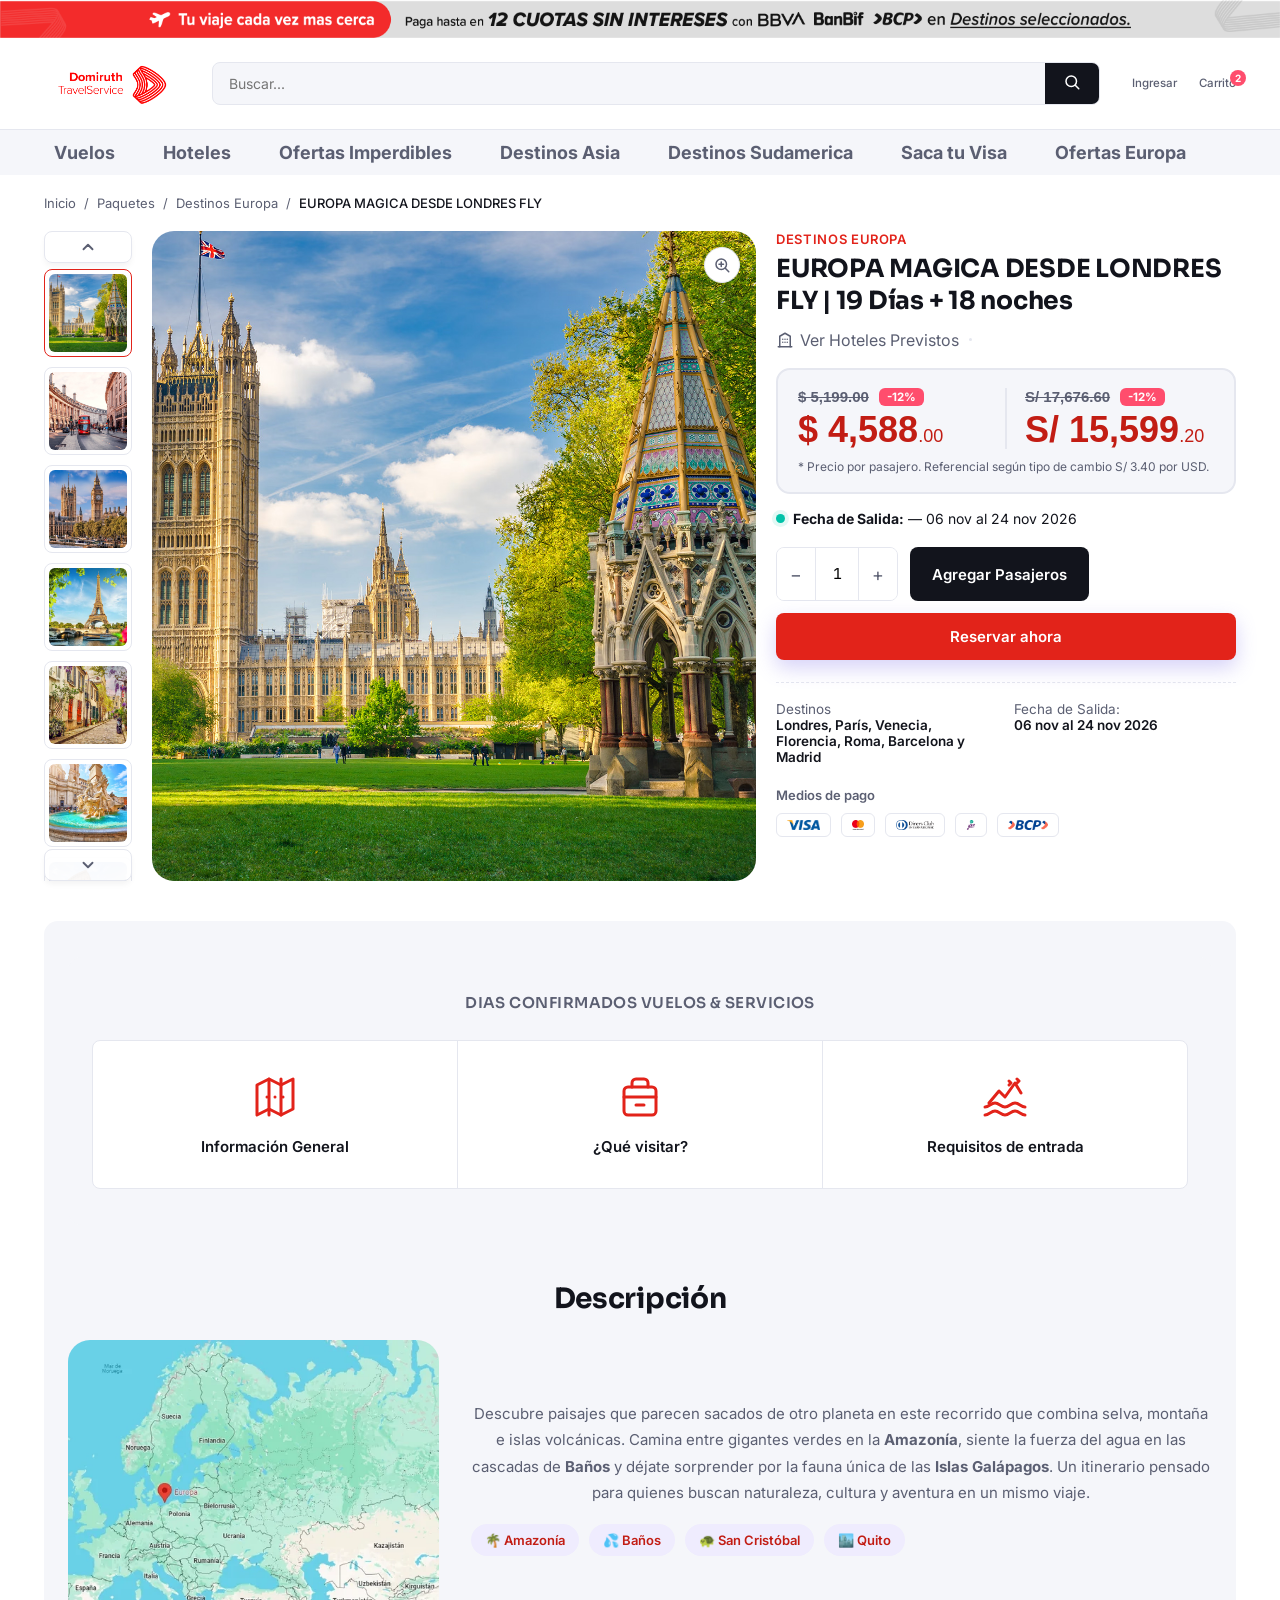
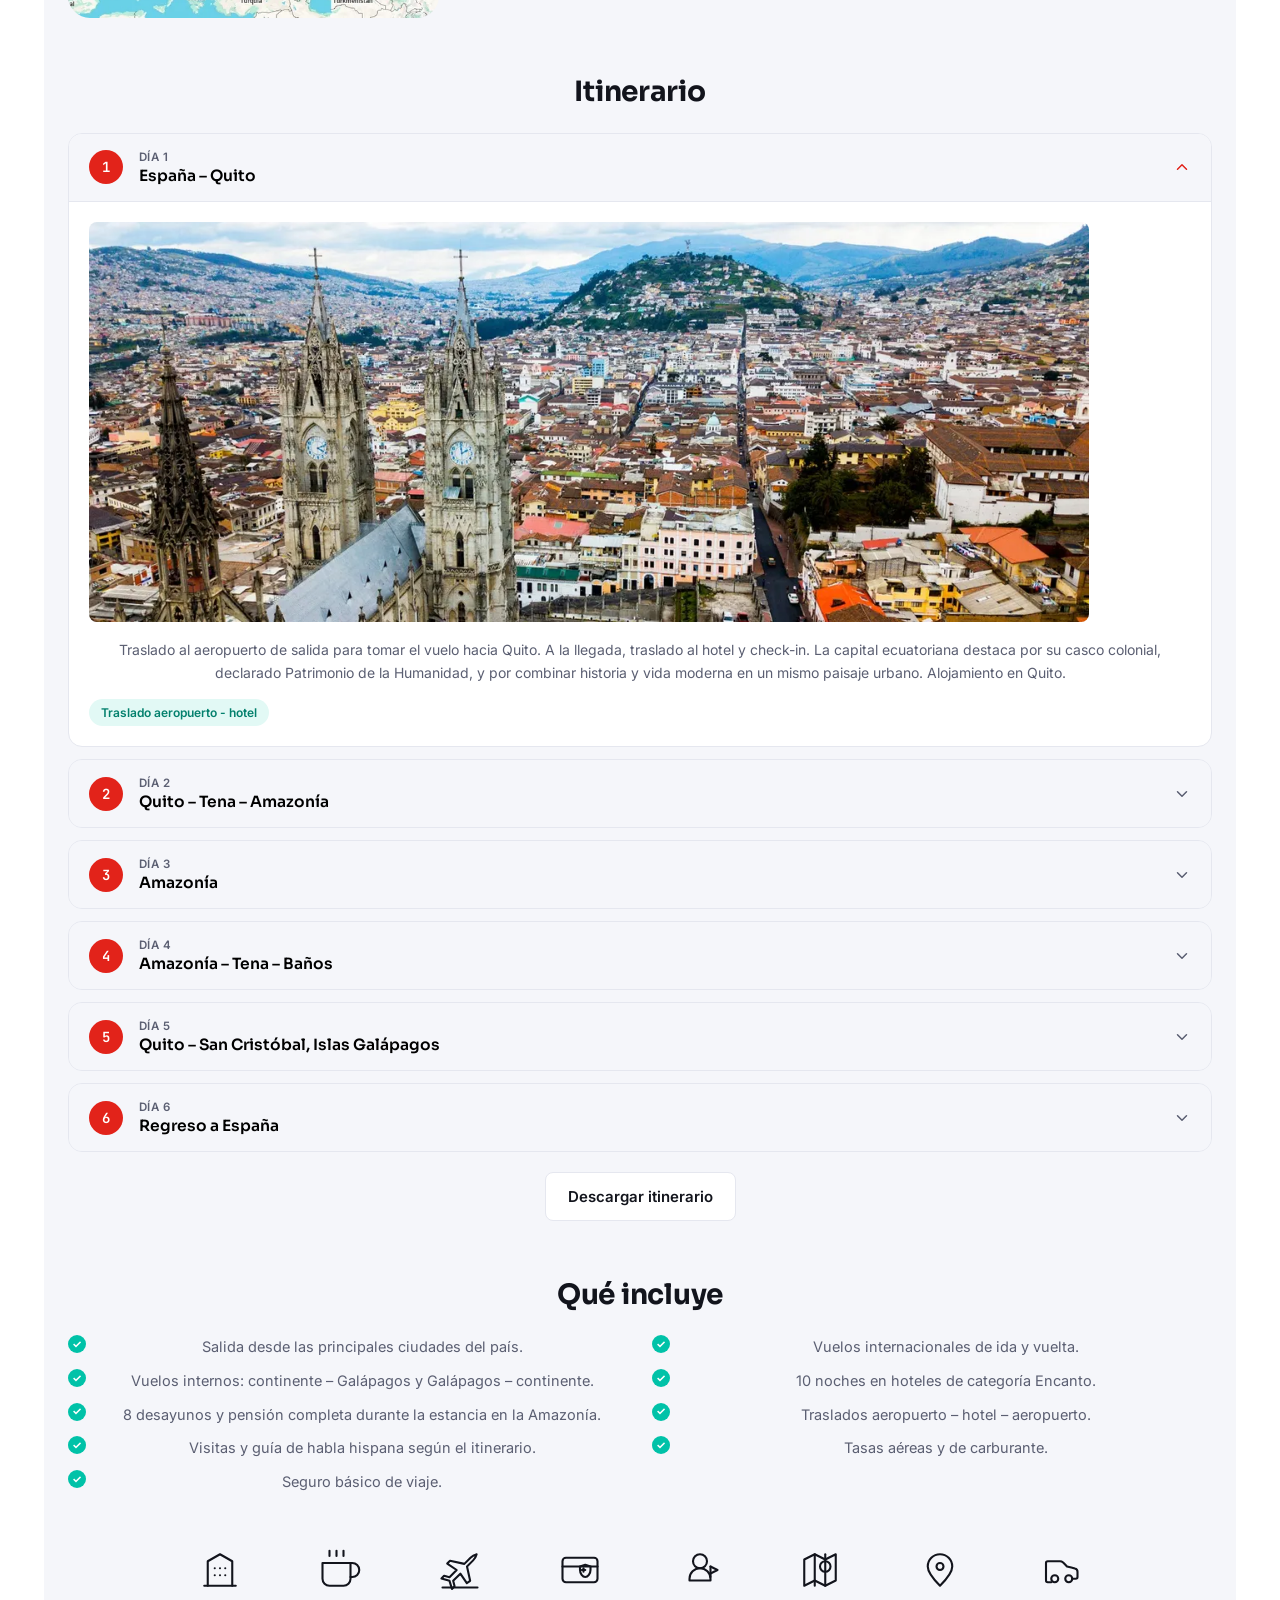
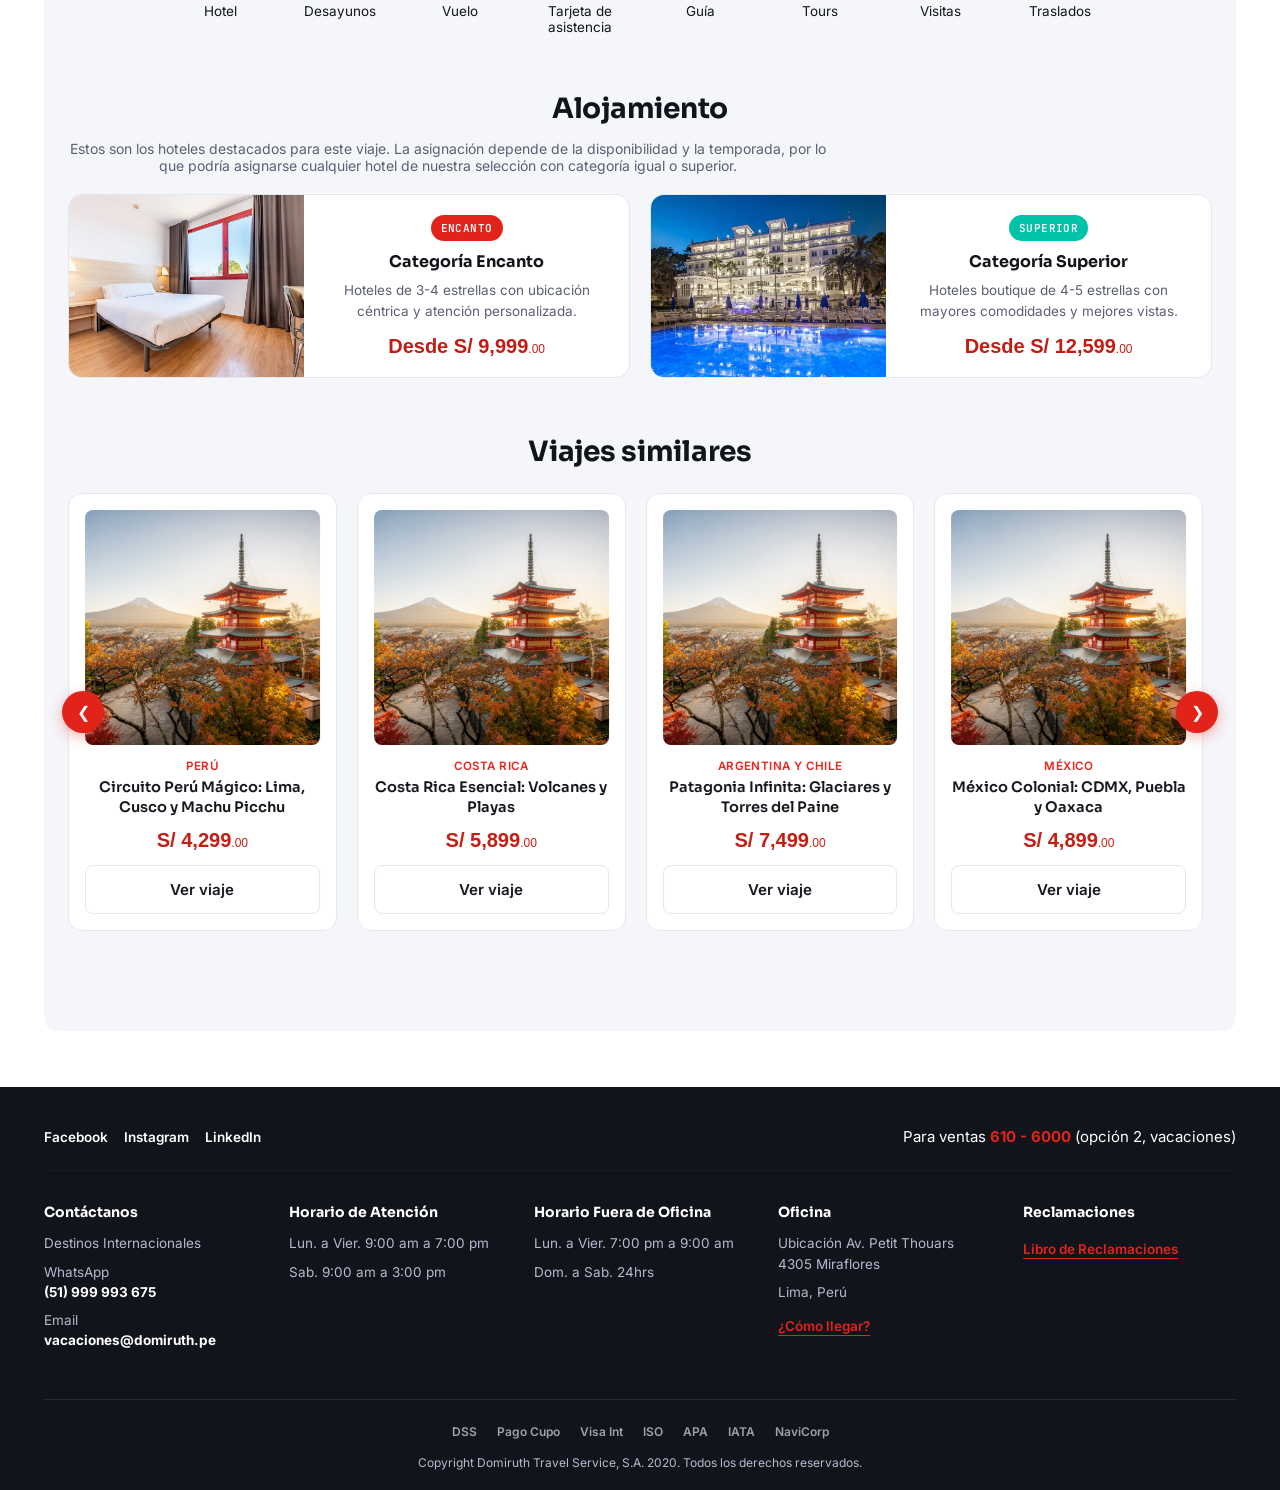
==== index.html @ 0b95fb02 "Primer commit" ====
<!DOCTYPE html>
<html lang="es">
<head>
<meta charset="UTF-8">
<meta name="viewport" content="width=device-width, initial-scale=1.0">
<title>EUROPA MAGICA DESDE LONDRES | Domiruth Travel Service</title>
<link rel="preconnect" href="https://fonts.googleapis.com">
<link href="https://fonts.googleapis.com/css2?family=Sora:wght@400;600;700;800&family=Inter:wght@400;500;600&family=JetBrains+Mono:wght@400;500;600&display=swap" rel="stylesheet">
<link rel="stylesheet" href="styles.css">
</head>
<body>

<!-- ============ HEADER ============ -->
<header class="site-header">
  <a href="#" class="header-top-banner">
    <img src="img/discount-package.png" class="banner-desktop" alt="Banner promo escritorio">
    <img src="img/barramovil.jpg" class="banner-mobile" alt="Banner promo móvil">
  </a>

  <div class="header-main">
    <div class="container header-main__inner">
      <a href="https://vacation.domiruth.com/" class="logo">
        <img src="img/LOGOS-01.png" alt="Logo">
      </a>
      <div class="search-bar">
        <input type="text" placeholder="Buscar...">
        <button aria-label="Buscar"><svg width="18" height="18" viewBox="0 0 24 24" fill="none"><circle cx="11" cy="11" r="7" stroke="currentColor" stroke-width="2"/><path d="M21 21l-4.3-4.3" stroke="currentColor" stroke-width="2" stroke-linecap="round"/></svg></button>
      </div>
      <button class="mobile-menu-btn" id="mobileMenuBtn"><span></span><span></span><span></span></button>
      <div class="header-actions show-desktop">
        <a href="#" class="header-icon">Ingresar</a>
        <a href="#" class="header-icon header-icon--cart">Carrito<span class="cart-count">2</span></a>
      </div>
    </div>
  </div>

  <nav class="main-nav" id="mainNav">
    <div class="container main-nav__inner">
      <div class="mobile-only mobile-user-actions">
         <a href="#">Ingresar</a>
         <a href="#">Carrito (2)</a>
      </div>
      <a href="#" class="nav-btn">Vuelos</a>
      <a href="#" class="nav-btn">Hoteles</a>
      <a href="#" class="nav-btn">Ofertas Imperdibles</a>
      <a href="#" class="nav-btn">Destinos Asia</a>
      <a href="#" class="nav-btn">Destinos Sudamerica</a>
      <a href="#" class="nav-btn">Saca tu Visa</a>
      <a href="#" class="nav-btn nav-highlight">Ofertas Europa</a>
    </div>
  </nav>
</header>

<main class="container">

  <!-- ============ BREADCRUMB ============ -->
  <nav class="breadcrumb" aria-label="Ruta de navegación">
    <a href="#">Inicio</a>
    <span>/</span>
    <a href="#">Paquetes</a>
    <span>/</span>
    <a href="#">Destinos Europa</a>
    <span>/</span>
    <span class="breadcrumb__current">EUROPA MAGICA DESDE LONDRES FLY</span>
  </nav>

  <!-- ============ PRODUCTO PRINCIPAL ============ -->
  <section class="product">

    <!-- Galería -->
    <div class="product__gallery">
      <div class="gallery-thumbs-wrapper">
        <button class="thumb-nav thumb-nav--up" aria-label="Subir" id="thumbNavUp">
          <svg viewBox="0 0 24 24" fill="none" stroke="currentColor" stroke-width="2.5" stroke-linecap="round" stroke-linejoin="round"><polyline points="18 15 12 9 6 15"></polyline></svg>
        </button>
        
        <div class="gallery-thumbs" id="galleryThumbs">
          <button class="thumb is-active" data-img="img/producto-1.jpg">
            <img src="img/PAQUETE/Londres2.jpg" alt="Vista frontal">
          </button>
          <button class="thumb" data-img="img/producto-2.jpg">
            <img src="img/PAQUETE/Londres.jpg" alt="Vista lateral">
          </button>
          <button class="thumb" data-img="img/producto-3.jpg">
            <img src="img/PAQUETE/Londres3.jpg" alt="Conectores">
          </button>
          <button class="thumb" data-img="img/producto-4.jpg">
            <img src="img/PAQUETE/paris.jpg" alt="Iluminación RGB">
          </button>
          <button class="thumb" data-img="img/producto-5.jpg">
            <img src="img/PAQUETE/paris2.jpg" alt="Caja del producto">
          </button>
          <button class="thumb" data-img="img/producto-5.jpg">
            <img src="img/PAQUETE/roma.jpg" alt="Caja del producto">
          </button>
          <button class="thumb" data-img="img/producto-5.jpg">
            <img src="img/PAQUETE/roma2.jpg" alt="Caja del producto">
          </button>
          <button class="thumb" data-img="img/producto-5.jpg">
            <img src="img/PAQUETE/venecia-2.jpg" alt="Caja del producto">
          </button>
          <button class="thumb" data-img="img/producto-5.jpg">
            <img src="img/PAQUETE/venecia.jpg" alt="Caja del producto">
          </button>
        </div>

        <button class="thumb-nav thumb-nav--down" aria-label="Bajar" id="thumbNavDown">
          <svg viewBox="0 0 24 24" fill="none" stroke="currentColor" stroke-width="2.5" stroke-linecap="round" stroke-linejoin="round"><polyline points="6 9 12 15 18 9"></polyline></svg>
        </button>
      </div>

      <div class="gallery-main">
        <button class="gallery-zoom" aria-label="Ampliar imagen">
          <svg width="18" height="18" viewBox="0 0 24 24" fill="none"><circle cx="11" cy="11" r="7" stroke="currentColor" stroke-width="2"/><path d="M21 21l-4.3-4.3M11 8v6M8 11h6" stroke="currentColor" stroke-width="2" stroke-linecap="round"/></svg>
        </button>
        <img id="galleryMainImg" src="img/PAQUETE/Londres2.jpg" alt="Londres">
      </div>
    </div>

    <!-- Info del producto -->
    <div class="product__info">
      <p class="product__brand">DESTINOS EUROPA</p>
      <h1 class="product__title">EUROPA MAGICA DESDE LONDRES FLY | 19 Días + 18 noches</h1>

      <div class="product__meta">
  <a href="#reviews" class="product__reviews-link">
    <svg width="18" height="18" viewBox="0 0 24 24" fill="none" stroke="currentColor" stroke-width="2" stroke-linecap="round" stroke-linejoin="round" style="vertical-align: middle; margin-right: 6px;">
      <path d="M3 21h18"></path>
      <path d="M5 21V7l7-4 7 4v14"></path>
      <path d="M9 11v.01"></path>
      <path d="M15 11v.01"></path>
      <path d="M12 11v.01"></path>
      <path d="M9 15v.01"></path>
      <path d="M15 15v.01"></path>
      <path d="M12 15v.01"></path>
    </svg>
    Ver Hoteles Previstos
  </a>
  <span class="divider-dot"></span>
</div>

      <div class="price-box" id="priceBox" data-price-usd="4588" data-price-old-usd="5199" data-exchange-rate="3.40">
        <div class="price-box__cols">
          <div class="price-box__col">
            <div class="price-box__row">
              <span class="price-old" id="priceOldUSD">$ 5199.00</span>
              <span class="price-badge">-12%</span>
            </div>
            <div class="price-now">$ <span id="priceUSD">4,588</span><small id="priceUSDCents">.00</small></div>
          </div>
          <div class="price-box__col price-box__col--pen">
            <div class="price-box__row">
              <span class="price-old" id="priceOldPEN">S/ 17,676.60</span>
              <span class="price-badge">-12%</span>
            </div>
            <div class="price-now">S/ <span id="pricePEN">15,599</span><small id="pricePENCents">.20</small></div>
          </div>
        </div>
        <p class="price-box__note">* Precio por pasajero. Referencial según tipo de cambio S/ <span id="exchangeRateLabel">3.40</span> por USD.</p>
      </div>

      <div class="stock-row">
        <span class="stock-dot"></span>
        <span class="stock-text"><strong>Fecha de Salida:</strong> — 06 nov al 24 nov 2026</span>
      </div>

      <div class="qty-buy-row">
        <div class="qty-selector">
          <button type="button" id="qtyMinus" aria-label="Disminuir cantidad">−</button>
          <input type="number" id="qtyInput" value="1" min="1" max="10" aria-label="Cantidad">
          <button type="button" id="qtyPlus" aria-label="Aumentar cantidad">+</button>
        </div>
        <button class="btn btn--primary" id="addToCartBtn">Agregar Pasajeros</button>
      </div>
      <button class="btn btn--secondary btn--full">Reservar ahora</button>

      <ul class="quick-specs">
        <li><span>Destinos</span><strong>Londres, París, Venecia, Florencia, Roma, Barcelona y Madrid</strong></li>
        <li><span>Fecha de Salida:</span><strong>06 nov al 24 nov 2026</strong></li>
      </ul>

      <div class="payment-methods">
        <p>Medios de pago</p>
        <div class="payment-icons">
          <!-- Reemplaza por tus propios íconos: img/pago-visa.png, img/pago-mastercard.png, etc. -->
          <img src="img/visa.png" alt="Visa">
          <img src="img/master.webp" alt="Mastercard">
          <img src="img/diners.png" alt="Diners Club">
          <img src="img/yape.png" alt="Yape">
          <img src="img/bcp.webp" alt="Transferencia bancaria">
        </div>
      </div>
    </div>
  </section>



  <section class="servicios-confirmados">

  <!-- ============ SERVICIOS CONFIRMADOS ============ -->
  <section class="servicios-confirmados">
    <h2 class="servicios-title">DIAS CONFIRMADOS VUELOS & SERVICIOS</h2>
    <div class="servicios-box">
      
      <a href="#info-general" class="servicio-item">
        <svg viewBox="0 0 24 24" fill="none" stroke="currentColor" stroke-width="1.5" stroke-linecap="round" stroke-linejoin="round">
          <polygon points="3 6 9 3 15 6 21 3 21 18 15 21 9 18 3 21"></polygon>
          <line x1="9" y1="3" x2="9" y2="21"></line>
          <line x1="15" y1="3" x2="15" y2="21"></line>
          <!-- Puntos de ruta -->
          <path d="M8 12h.01M12 12h.01M16 12h.01"></path>
        </svg>
        <span>Información General</span>
      </a>

      <a href="#que-visitar" class="servicio-item">
        <svg viewBox="0 0 24 24" fill="none" stroke="currentColor" stroke-width="1.5" stroke-linecap="round" stroke-linejoin="round">
          <rect x="4" y="7" width="16" height="14" rx="2" ry="2"></rect>
          <path d="M8 7V5a2 2 0 0 1 2-2h4a2 2 0 0 1 2 2v2"></path>
          <line x1="4" y1="12" x2="20" y2="12"></line>
          <path d="M10 16h4"></path>
        </svg>
        <span>¿Qué visitar?</span>
      </a>

      <a href="#requisitos" class="servicio-item">
        <svg viewBox="0 0 24 24" fill="none" stroke="currentColor" stroke-width="1.5" stroke-linecap="round" stroke-linejoin="round">
          <path d="M22 17c-2 0-3-2-5-2s-3 2-5 2-3-2-5-2-3 2-5 2"></path>
          <path d="M22 21c-2 0-3-2-5-2s-3 2-5 2-3-2-5-2-3 2-5 2"></path>
          <path d="M4 15l5-6 3 3 5-7 3 5"></path>
          <path d="M14 4l1 1-1 1"></path>
          <path d="M18 3l1 1-1 1"></path>
        </svg>
        <span>Requisitos de entrada</span>
      </a>

    </div>
  </section>

  <!-- ============ DESCRIPCIÓN ============ -->
  <section class="descripcion" id="descripcion">

  <!-- ============ DESCRIPCIÓN ============ -->
  <section class="descripcion" id="descripcion">
    <h2 class="section-title">Descripción</h2>
    <div class="descripcion__layout">
      <div class="descripcion__map">
        <img src="img/europa.webp" alt="Mapa de la ruta del viaje" onerror="this.style.display='none'">
      </div>
      <div class="descripcion__content">
        <p>Descubre paisajes que parecen sacados de otro planeta en este recorrido que combina selva, montaña
        e islas volcánicas. Camina entre gigantes verdes en la <strong>Amazonía</strong>, siente la fuerza del
        agua en las cascadas de <strong>Baños</strong> y déjate sorprender por la fauna única de las
        <strong>Islas Galápagos</strong>. Un itinerario pensado para quienes buscan naturaleza, cultura y
        aventura en un mismo viaje.</p>
        <div class="destacados-row">
          <span class="destacado-chip">🌴 Amazonía</span>
          <span class="destacado-chip">💦 Baños</span>
          <span class="destacado-chip">🐢 San Cristóbal</span>
          <span class="destacado-chip">🏙️ Quito</span>
        </div>
      </div>
    </div>
  </section>

  <!-- ============ ITINERARIO ============ -->
  <section class="itinerario" id="itinerario">
    <h2 class="section-title">Itinerario</h2>
    <div class="itinerary-list" id="itineraryList">

      <div class="itinerary-day is-open">
        <button class="itinerary-day__header" type="button" data-day-toggle>
          <span class="itinerary-day__num">1</span>
          <span class="itinerary-day__heading">
            <span class="itinerary-day__label">Día 1</span>
            <span class="itinerary-day__title">España – Quito</span>
          </span>
          <svg class="itinerary-day__chevron" width="18" height="18" viewBox="0 0 24 24" fill="none"><path d="M6 9l6 6 6-6" stroke="currentColor" stroke-width="2" stroke-linecap="round" stroke-linejoin="round"/></svg>
        </button>
        <div class="itinerary-day__body">
          <img src="img/dia1.webp" alt="Llegada a Quito" onerror="this.style.display='none'">
          <p>Traslado al aeropuerto de salida para tomar el vuelo hacia Quito. A la llegada, traslado al hotel
          y check-in. La capital ecuatoriana destaca por su casco colonial, declarado Patrimonio de la
          Humanidad, y por combinar historia y vida moderna en un mismo paisaje urbano. Alojamiento en Quito.</p>
          <div class="itinerary-day__activities">
            <span class="activity-tag activity-tag--included">Traslado aeropuerto - hotel</span>
          </div>
        </div>
      </div>

      <div class="itinerary-day">
        <button class="itinerary-day__header" type="button" data-day-toggle>
          <span class="itinerary-day__num">2</span>
          <span class="itinerary-day__heading">
            <span class="itinerary-day__label">Día 2</span>
            <span class="itinerary-day__title">Quito – Tena – Amazonía</span>
          </span>
          <svg class="itinerary-day__chevron" width="18" height="18" viewBox="0 0 24 24" fill="none"><path d="M6 9l6 6 6-6" stroke="currentColor" stroke-width="2" stroke-linecap="round" stroke-linejoin="round"/></svg>
        </button>
        <div class="itinerary-day__body">
          <img src="img/dia2.jpg" alt="Camino hacia la Amazonía" onerror="this.style.display='none'">
          <p>Recorrido matutino por el centro histórico de Quito y sus mercados tradicionales. Luego viajamos
          desde los Andes hacia el oriente, descendiendo hasta el lodge en plena selva, donde cerramos el día
          con una caminata nocturna guiada para descubrir la vida silvestre del Amazonas tras el anochecer.</p>
          <div class="itinerary-day__activities">
            <span class="activity-tag activity-tag--included">Visita a la ciudad de Quito · 2h</span>
            <span class="activity-tag activity-tag--included">Paseo nocturno en Tena · 1h</span>
          </div>
        </div>
      </div>

      <div class="itinerary-day">
        <button class="itinerary-day__header" type="button" data-day-toggle>
          <span class="itinerary-day__num">3</span>
          <span class="itinerary-day__heading">
            <span class="itinerary-day__label">Día 3</span>
            <span class="itinerary-day__title">Amazonía</span>
          </span>
          <svg class="itinerary-day__chevron" width="18" height="18" viewBox="0 0 24 24" fill="none"><path d="M6 9l6 6 6-6" stroke="currentColor" stroke-width="2" stroke-linecap="round" stroke-linejoin="round"/></svg>
        </button>
        <div class="itinerary-day__body">
          <img src="img/itinerario-dia3.jpg" alt="Caminata en la selva" onerror="this.style.display='none'">
          <p>Caminata guiada por el bosque secundario para observar de cerca la biodiversidad amazónica: monos,
          aves, ranas y, con suerte, algún felino salvaje. Tarde libre en el lodge para descansar entre la
          vegetación. Pensión completa incluida durante la estancia en la selva.</p>
          <div class="itinerary-day__activities">
            <span class="activity-tag activity-tag--included">Caminata por la selva amazónica · 2h</span>
          </div>
        </div>
      </div>

      <div class="itinerary-day">
        <button class="itinerary-day__header" type="button" data-day-toggle>
          <span class="itinerary-day__num">4</span>
          <span class="itinerary-day__heading">
            <span class="itinerary-day__label">Día 4</span>
            <span class="itinerary-day__title">Amazonía – Tena – Baños</span>
          </span>
          <svg class="itinerary-day__chevron" width="18" height="18" viewBox="0 0 24 24" fill="none"><path d="M6 9l6 6 6-6" stroke="currentColor" stroke-width="2" stroke-linecap="round" stroke-linejoin="round"/></svg>
        </button>
        <div class="itinerary-day__body">
          <img src="img/itinerario-dia4.jpg" alt="Cascada Pailón del Diablo" onerror="this.style.display='none'">
          <p>Ruta hacia Baños con parada en la impresionante cascada Pailón del Diablo, a la que se llega tras
          una corta caminata hasta un puente colgante con vista panorámica. Al llegar a Baños, degustación de
          los dulces tradicionales de caña de la zona.</p>
          <div class="itinerary-day__activities">
            <span class="activity-tag activity-tag--included">Cascada Pailón del Diablo · 1h</span>
            <span class="activity-tag activity-tag--included">Degustación de melcochas · 30m</span>
            <span class="activity-tag activity-tag--optional">Experiencia de bienestar con cena · 3h</span>
          </div>
        </div>
      </div>

      <div class="itinerary-day">
        <button class="itinerary-day__header" type="button" data-day-toggle>
          <span class="itinerary-day__num">5</span>
          <span class="itinerary-day__heading">
            <span class="itinerary-day__label">Día 5</span>
            <span class="itinerary-day__title">Quito – San Cristóbal, Islas Galápagos</span>
          </span>
          <svg class="itinerary-day__chevron" width="18" height="18" viewBox="0 0 24 24" fill="none"><path d="M6 9l6 6 6-6" stroke="currentColor" stroke-width="2" stroke-linecap="round" stroke-linejoin="round"/></svg>
        </button>
        <div class="itinerary-day__body">
          <img src="img/dia2.jpg" alt="Llegada a Galápagos" onerror="this.style.display='none'">
          <p>Vuelo hacia las Islas Galápagos. Por la tarde, recorrido a pie por Puerto Baquerizo Moreno para
          conocer sus principales atractivos, con la opción de sumarte a un tour opcional en kayak por la
          costa volcánica de la isla.</p>
          <div class="itinerary-day__activities">
            <span class="activity-tag activity-tag--included">Recorrido a pie por San Cristóbal · 1h</span>
            <span class="activity-tag activity-tag--optional">Experiencia de kayak · 1h 30m</span>
          </div>
        </div>
      </div>

      <div class="itinerary-day">
        <button class="itinerary-day__header" type="button" data-day-toggle>
          <span class="itinerary-day__num">6</span>
          <span class="itinerary-day__heading">
            <span class="itinerary-day__label">Día 6</span>
            <span class="itinerary-day__title">Regreso a España</span>
          </span>
          <svg class="itinerary-day__chevron" width="18" height="18" viewBox="0 0 24 24" fill="none"><path d="M6 9l6 6 6-6" stroke="currentColor" stroke-width="2" stroke-linecap="round" stroke-linejoin="round"/></svg>
        </button>
        <div class="itinerary-day__body">
          <img src="img/dia2.jpg" alt="Fin del viaje" onerror="this.style.display='none'">
          <p>Llegada a la ciudad de origen y fin del viaje.</p>
        </div>
      </div>

    </div>
    <button class="btn btn--outline itinerario__download" type="button">Descargar itinerario</button>
  </section>

  <!-- ============ QUÉ INCLUYE ============ -->
  <section class="incluye" id="incluye">
    <h2 class="section-title">Qué incluye</h2>
    <ul class="incluye-list">
      <li>Salida desde las principales ciudades del país.</li>
      <li>Vuelos internacionales de ida y vuelta.</li>
      <li>Vuelos internos: continente – Galápagos y Galápagos – continente.</li>
      <li>10 noches en hoteles de categoría Encanto.</li>
      <li>8 desayunos y pensión completa durante la estancia en la Amazonía.</li>
      <li>Traslados aeropuerto – hotel – aeropuerto.</li>
      <li>Visitas y guía de habla hispana según el itinerario.</li>
      <li>Tasas aéreas y de carburante.</li>
      <li>Seguro básico de viaje.</li>
    </ul>
  </section>
  
  <section class="iconos-incluidos">
    <div class="iconos-incluidos__grid">
      
      <div class="icono-item">
        <svg viewBox="0 0 24 24" fill="none" stroke="currentColor" stroke-linecap="round" stroke-linejoin="round">
          <path d="M3 21h18"></path><path d="M5 21V7l7-4 7 4v14"></path><path d="M9 11v.01"></path><path d="M15 11v.01"></path><path d="M12 11v.01"></path><path d="M9 15v.01"></path><path d="M15 15v.01"></path><path d="M12 15v.01"></path>
        </svg>
        <span>Hotel</span>
      </div>

      <div class="icono-item">
        <svg viewBox="0 0 24 24" fill="none" stroke="currentColor" stroke-linecap="round" stroke-linejoin="round">
          <path d="M18 8h1a4 4 0 0 1 0 8h-1"></path><path d="M2 8h16v9a4 4 0 0 1-4 4H6a4 4 0 0 1-4-4V8z"></path><line x1="6" y1="1" x2="6" y2="4"></line><line x1="10" y1="1" x2="10" y2="4"></line><line x1="14" y1="1" x2="14" y2="4"></line>
        </svg>
        <span>Desayunos</span>
      </div>

      <div class="icono-item">
        <svg viewBox="0 0 24 24" fill="none" stroke="currentColor" stroke-linecap="round" stroke-linejoin="round">
          <path d="M22 22H2"></path><path d="M17.8 18.2 16 10l3.5-3.5C21 5 21.5 3 21.5 3c0 0-2 .5-3.5 2L14.5 8.5 6.3 6.7l-1.6 1.6 5.4 3.7-4.1 4.1-3.1-.8-1.5 1.5 4.6 1.4 1.4 4.6 1.5-1.5-.8-3.1 4.1-4.1 3.7 5.4z"></path>
        </svg>
        <span>Vuelo</span>
      </div>

      <div class="icono-item">
        <svg viewBox="0 0 24 24" fill="none" stroke="currentColor" stroke-linecap="round" stroke-linejoin="round">
          <rect x="2" y="5" width="20" height="14" rx="2"></rect><path d="M2 10h20"></path><path d="M12 12c0 2 1.5 4 3 4s3-2 3-4v-2l-3-1-3 1v2z"></path><path d="M14 11v2"></path><path d="M13 12h2"></path>
        </svg>
        <span>Tarjeta de<br>asistencia</span>
      </div>

      <div class="icono-item">
        <svg viewBox="0 0 24 24" fill="none" stroke="currentColor" stroke-linecap="round" stroke-linejoin="round">
          <circle cx="12" cy="7" r="4"></circle><path d="M12 11c-3.3 0-6 2.7-6 6v1h12v-1c0-3.3-2.7-6-6-6z"></path><path d="M18 10v6"></path><path d="M18 10l4 2-4 2"></path>
        </svg>
        <span>Guía</span>
      </div>

      <div class="icono-item">
        <svg viewBox="0 0 24 24" fill="none" stroke="currentColor" stroke-linecap="round" stroke-linejoin="round">
          <polygon points="3 6 9 3 15 6 21 3 21 18 15 21 9 18 3 21"></polygon><line x1="9" y1="3" x2="9" y2="21"></line><line x1="15" y1="3" x2="15" y2="21"></line><circle cx="15" cy="10" r="3"></circle>
        </svg>
        <span>Tours</span>
      </div>

      <div class="icono-item">
        <svg viewBox="0 0 24 24" fill="none" stroke="currentColor" stroke-linecap="round" stroke-linejoin="round">
          <path d="M12 21c-4-4-7-8-7-11a7 7 0 0 1 14 0c0 3-3 7-7 11z"></path><circle cx="12" cy="10" r="2"></circle>
        </svg>
        <span>Visitas</span>
      </div>

      <div class="icono-item">
        <svg viewBox="0 0 24 24" fill="none" stroke="currentColor" stroke-linecap="round" stroke-linejoin="round">
          <path d="M19 17h2c.6 0 1-.4 1-1v-3c0-.9-.7-1.7-1.5-1.9C18.7 10.6 16 10 16 10s-1.3-1.4-2.2-2.3c-.5-.4-1.1-.7-1.8-.7H5c-.6 0-1 .4-1 1v10c0 .6.4 1 1 1h2"></path><circle cx="9" cy="17" r="2"></circle><circle cx="17" cy="17" r="2"></circle>
        </svg>
        <span>Traslados</span>
      </div>

    </div>
  </section>

  <!-- ============ ALOJAMIENTO ============ -->
  <section class="alojamiento" id="alojamiento">
    <h2 class="section-title">Alojamiento</h2>
    <p class="alojamiento__note">Estos son los hoteles destacados para este viaje. La asignación depende de la
    disponibilidad y la temporada, por lo que podría asignarse cualquier hotel de nuestra selección con
    categoría igual o superior.</p>
    <div class="alojamiento__grid">
      <article class="alojamiento-card">
        <div class="alojamiento-card__img">
          <img src="img/hotel1.jpg" alt="Hotel categoría Encanto" onerror="this.style.display='none'">
        </div>
        <div class="alojamiento-card__body">
          <span class="badge badge--oc">ENCANTO</span>
          <h3>Categoría Encanto</h3>
          <p>Hoteles de 3-4 estrellas con ubicación céntrica y atención personalizada.</p>
          <span class="price-now price-now--sm">Desde S/ 9,999<small>.00</small></span>
        </div>
      </article>
      <article class="alojamiento-card">
        <div class="alojamiento-card__img">
          <img src="img/hotel2.webp" alt="Hotel categoría Superior" onerror="this.style.display='none'">
        </div>
        <div class="alojamiento-card__body">
          <span class="badge badge--teal">SUPERIOR</span>
          <h3>Categoría Superior</h3>
          <p>Hoteles boutique de 4-5 estrellas con mayores comodidades y mejores vistas.</p>
          <span class="price-now price-now--sm">Desde S/ 12,599<small>.00</small></span>
        </div>
      </article>
    </div>
  </section>

 
  <!-- ============ VIAJES SIMILARES (CARRUSEL) ============ -->
  <section class="related" id="viajes-similares">
    <h2 class="section-title">Viajes similares</h2>
    <div class="carousel-container" id="viajesSimilaresCarousel">
      <button class="carousel-btn prev" id="prevBtnSimilar" aria-label="Anterior">❮</button>

      <div class="carousel-viewport">
        <div class="actividades__grid" id="carouselTrackSimilar">
        <!-- Tarjeta 1 -->
        <article class="product-card">
          <div class="product-card__img"><img src="img/PAQUETE/AJPON2.jpg" alt="Circuito por Perú mágico"></div>
          <p class="product-card__brand">Perú</p>
          <h3 class="product-card__title">Circuito Perú Mágico: Lima, Cusco y Machu Picchu</h3>
          <div class="product-card__price"><span class="price-now price-now--sm">S/ 4,299<small>.00</small></span></div>
          <button class="btn btn--outline btn--full">Ver viaje</button>
        </article>

        <!-- Tarjeta 2 -->
        <article class="product-card">
          <div class="product-card__img"><img src="img/PAQUETE/AJPON2.jpg" alt="Circuito por Costa Rica"></div>
          <p class="product-card__brand">Costa Rica</p>
          <h3 class="product-card__title">Costa Rica Esencial: Volcanes y Playas</h3>
          <div class="product-card__price"><span class="price-now price-now--sm">S/ 5,899<small>.00</small></span></div>
          <button class="btn btn--outline btn--full">Ver viaje</button>
        </article>

        <!-- Tarjeta 3 -->
        <article class="product-card">
          <div class="product-card__img"><img src="img/PAQUETE/AJPON2.jpg" alt="Circuito por la Patagonia"></div>
          <p class="product-card__brand">Argentina y Chile</p>
          <h3 class="product-card__title">Patagonia Infinita: Glaciares y Torres del Paine</h3>
          <div class="product-card__price"><span class="price-now price-now--sm">S/ 7,499<small>.00</small></span></div>
          <button class="btn btn--outline btn--full">Ver viaje</button>
        </article>

        <!-- Tarjeta 4 -->
        <article class="product-card">
          <div class="product-card__img"><img src="img/PAQUETE/AJPON2.jpg" alt="Circuito por México colonial"></div>
          <p class="product-card__brand">México</p>
          <h3 class="product-card__title">México Colonial: CDMX, Puebla y Oaxaca</h3>
          <div class="product-card__price"><span class="price-now price-now--sm">S/ 4,899<small>.00</small></span></div>
          <button class="btn btn--outline btn--full">Ver viaje</button>
        </article>

        <!-- Tarjeta 5 -->
        <article class="product-card">
          <div class="product-card__img"><img src="img/PAQUETE/AJPON2.jpg" alt="Circuito por México colonial"></div>
          <p class="product-card__brand">México</p>
          <h3 class="product-card__title">México Colonial: CDMX, Puebla y Oaxaca</h3>
          <div class="product-card__price"><span class="price-now price-now--sm">S/ 4,899<small>.00</small></span></div>
          <button class="btn btn--outline btn--full">Ver viaje</button>
        </article>

        <!-- Tarjeta 6 -->
        <article class="product-card">
          <div class="product-card__img"><img src="img/PAQUETE/AJPON2.jpg" alt="Circuito por México colonial"></div>
          <p class="product-card__brand">México</p>
          <h3 class="product-card__title">México Colonial: CDMX, Puebla y Oaxaca</h3>
          <div class="product-card__price"><span class="price-now price-now--sm">S/ 4,899<small>.00</small></span></div>
          <button class="btn btn--outline btn--full">Ver viaje</button>
        </article>
        </div>
      </div>

      <button class="carousel-btn next" id="nextBtnSimilar" aria-label="Siguiente">❯</button>
    </div>
  </section>

</main>

<!-- ============ FOOTER ============ -->
<footer class="site-footer">
</footer>
<footer class="site-footer domiruth-footer">
  <div class="container">
    
    <div class="domiruth-footer__top">
      <div class="domiruth-footer__social">
        <a href="#">Facebook</a>
        <a href="#">Instagram</a>
        <a href="#">LinkedIn</a>
      </div>
      <div class="domiruth-footer__sales">
        Para ventas <strong>610 - 6000</strong> (opción 2, vacaciones)
      </div>
    </div>

    <div class="domiruth-footer__grid">
      <div class="domiruth-col">
        <h4>Contáctanos</h4>
        <p>Destinos Internacionales</p>
        <p>WhatsApp<br><strong>(51) 999 993 675</strong></p>
        <p>Email<br><strong>vacaciones@domiruth.pe</strong></p>
      </div>

      <div class="domiruth-col">
        <h4>Horario de Atención</h4>
        <p>Lun. a Vier. 9:00 am a 7:00 pm</p>
        <p>Sab. 9:00 am a 3:00 pm</p>
      </div>

      <div class="domiruth-col">
        <h4>Horario Fuera de Oficina</h4>
        <p>Lun. a Vier. 7:00 pm a 9:00 am</p>
        <p>Dom. a Sab. 24hrs</p>
      </div>

      <div class="domiruth-col">
        <h4>Oficina</h4>
        <p>Ubicación Av. Petit Thouars 4305 Miraflores</p>
        <p>Lima, Perú</p>
        <a href="#" class="domiruth-link">¿Cómo llegar?</a>
      </div>

      <div class="domiruth-col">
        <h4>Reclamaciones</h4>
        <a href="#" class="domiruth-link">Libro de Reclamaciones</a>
      </div>
    </div>

    <div class="domiruth-footer__bottom">
      <div class="domiruth-brands">
        <span>DSS</span>
        <span>Pago Cupo</span>
        <span>Visa Int</span>
        <span>ISO</span>
        <span>APA</span>
        <span>IATA</span>
        <span>NaviCorp</span>
      </div>
      <p class="domiruth-copy">Copyright Domiruth Travel Service, S.A. 2020. Todos los derechos reservados.</p>
    </div>
  </div>
</footer>

<script src="script.js"></script>
</body>
</html>
---- styles.css ----
/* =========================================================
   TOKENS
   ========================================================= */
:root{
  --bg:            #FFFFFF;
  --bg-soft:       #F5F6FA;
  --bg-soft-2:     #EEF0FA;
  --ink:           #12141C;
  --ink-soft:      #5B5F72;
  --line:          #E5E7EF;
  --accent:        #E2231A;   /* violeta eléctrico — precio, CTA, acentos */
  --accent-dark:   #c21d14;
  --accent-soft:   #EFECFE;
  --teal:          #00C2A8;   /* stock / éxito */
  --teal-soft:     #E2F9F5;
  --coral:         #FF4D6D;   /* descuentos / badges */

  --font-display: 'Sora', sans-serif;
  --font-body:    'Inter', sans-serif;
  --font-mono:    'JetBrains Mono', monospace;

  --radius-sm: 8px;
  --radius-md: 14px;
  --radius-lg: 22px;
  --shadow-card: 0 1px 2px rgba(18,20,28,.04), 0 8px 24px rgba(18,20,28,.06);
  @font-face {
  font-family: 'Proxima Nova';
  src: url('fonts/ProximaNova-Bold.woff2') format('woff2'),
       url('fonts/ProximaNova-Bold.woff') format('woff');
  font-weight: 700; /* 700 equivale a Bold */
  font-style: normal;
  font-display: swap;
}
}

*{ box-sizing: border-box; }
html { 
  scroll-behavior: smooth; 
  overflow-x: hidden; 
}
body {
  margin: 0;
  padding: 0;
  width: 100%;
  overflow-x: hidden;
  font-family: var(--font-body);
  color: var(--ink);
  background: var(--bg);
  -webkit-font-smoothing: antialiased;
}
img{ max-width:100%; display:block; }
a{ color:inherit; text-decoration:none; }
button{ font-family:inherit; cursor:pointer; }

.container{
  width:100%;
  max-width: 1240px;
  margin: 0 auto;
  padding: 0 24px;
}

:focus-visible{
  outline: 2px solid var(--accent);
  outline-offset: 2px;
}

.section-title{
  font-family: var(--font-display);
  font-weight: 700;
  font-size: clamp(22px, 2.4vw, 28px);
  margin: 0 0 24px;
  letter-spacing: -0.01em;
}

.btn{
  border: none;
  border-radius: var(--radius-sm);
  padding: 14px 22px;
  font-weight: 600;
  font-size: 15px;
  transition: transform .15s ease, background .15s ease, box-shadow .15s ease;
}
.btn:active{ transform: translateY(1px); }
.btn--full{ width:100%; }
.btn--primary{
  background: var(--ink);
  color:#fff;
}
.btn--primary:hover{ background:#000; }
.btn--secondary{
  background: var(--accent);
  color:#fff;
  margin-top: 12px;
  box-shadow: 0 8px 20px rgba(108,92,231,.28);
}
.btn--secondary:hover{ background: var(--accent-dark); }
.btn--outline{
  background: #fff;
  color: var(--ink);
  border: 1.5px solid var(--line);
}
.btn--outline:hover{ border-color: var(--accent); color: var(--accent); }

/* =========================================================
   HEADER
   ========================================================= */
.header-top{
  background: var(--ink);
  color: #C9CBE0;
  font-size: 12.5px;
}
.header-top__inner{
  display:flex; justify-content:space-between;
  padding: 8px 24px;
}
.header-top__inner strong{ color:#fff; }

.header-main{ border-bottom: 1px solid var(--line); }
.header-main__inner{
  display:flex; align-items:center; gap: 32px;
  padding: 18px 24px;
}
.logo{ display:flex; align-items:center; gap:8px; flex-shrink:0; }
.logo img {
  height: 55px; /* Aumenta este número a 40px, 45px o 50px hasta que tenga el tamaño que te guste */
  width: auto;  /* Esto asegura que la proporción se mantenga bien */
}
.logo__text{
  font-family: var(--font-display);
  font-weight: 700;
  font-size: 22px;
  color: var(--ink);
}
.logo__text em{ color: var(--accent); font-style: normal; }

.search-bar{
  flex:1;
  display:flex;
  background: var(--bg-soft);
  border-radius: var(--radius-sm);
  border: 1px solid var(--line);
  overflow:hidden;
}
.search-bar input{
  flex:1; border:none; background:transparent;
  padding: 12px 16px; font-size: 14px; font-family: inherit; color: var(--ink);
}
.search-bar input:focus{ outline:none; }
.search-bar button{
  background: var(--ink); color:#fff; border:none;
  padding: 0 18px;
}

.header-actions{ display:flex; align-items:center; gap: 22px; flex-shrink:0; }
.header-icon{
  display:flex; flex-direction:column; align-items:center; gap:2px;
  font-size: 11.5px; color: var(--ink-soft); font-weight:500;
  position: relative;
}
.header-icon:hover{ color: var(--accent); }
.header-icon--cart .cart-count{
  position:absolute; top:-6px; right:-10px;
  background: var(--coral); color:#fff;
  font-size: 10px; font-weight:700;
  width:16px; height:16px; border-radius:50%;
  display:flex; align-items:center; justify-content:center;
}

.main-nav{ background: var(--bg-soft); }
.main-nav__inner{
  display:flex; gap: 28px; padding: 12px 24px;
  font-size: 13.5px; font-weight: 600; color: var(--ink-soft);
  overflow-x:auto;
}
.main-nav__inner a:hover{ color: var(--accent); }
.nav-highlight{ color: var(--coral) !important; }

/* =========================================================
   BREADCRUMB
   ========================================================= */
.breadcrumb{
  display:flex; gap:8px; align-items:center;
  font-size: 13px; color: var(--ink-soft);
  margin: 20px 0;
  flex-wrap: wrap;
}
.breadcrumb a:hover{ color: var(--accent); }
.breadcrumb__current{ color: var(--ink); font-weight:500; }

/* =========================================================
   PRODUCTO PRINCIPAL
   ========================================================= */
.product{
  display:grid;
  grid-template-columns: 88px 1fr 460px;
  gap: 20px;
  margin-bottom: 40px;
}
.product__gallery{ display:contents; }

.gallery-thumbs-wrapper {
  display: flex;
  flex-direction: column;
  height: 650px; /* Controla la altura total de la zona izquierda */
  position: relative;
}

.gallery-thumbs {
  display: flex;
  flex-direction: column;
  gap: 10px;
  overflow-y: auto;
  scroll-behavior: smooth;
  scrollbar-width: none; /* Oculta scrollbar en Firefox */
  -ms-overflow-style: none; /* Oculta scrollbar en IE/Edge */
  padding: 38px 0; /* Espacio para que las flechas no tapen las fotos */
  flex: 1;
}
.gallery-thumbs::-webkit-scrollbar {
  display: none; /* Oculta scrollbar en Chrome/Safari */
}

.thumb {
  border: 1.5px solid var(--line);
  border-radius: var(--radius-sm);
  padding: 4px;
  background: #fff;
  overflow: hidden;
  flex-shrink: 0; /* Evita que las fotos se aplasten al haber muchas */
}
.thumb img { aspect-ratio: 1/1; object-fit: cover; border-radius: 6px; }
.thumb.is-active,
.thumb:hover { border-color: var(--accent); }

/* Estilo de las flechas de navegación */
.thumb-nav {
  position: absolute;
  left: 0; right: 0;
  height: 32px;
  background: rgba(255, 255, 255, 0.95);
  border: 1px solid var(--line);
  border-radius: var(--radius-sm);
  color: var(--ink-soft);
  display: flex; align-items: center; justify-content: center;
  z-index: 10;
  box-shadow: 0 4px 6px -1px rgba(0,0,0,0.05);
}
.thumb-nav:hover { color: var(--accent); border-color: var(--accent); background: #fff; }
.thumb-nav svg { width: 18px; height: 18px; }
.thumb-nav--up { top: 0; }
.thumb-nav--down { bottom: 0; }

.gallery-main {
  position: relative;
  background: var(--bg-soft);
  border-radius: var(--radius-lg);
  display: flex; 
  align-items: center; 
  justify-content: center;
  overflow: hidden;
  height: 650px; /* Reducimos y fijamos la altura de la imagen grande */
  cursor: zoom-in;
}

.gallery-main img {
  width: 100%;
  height: 100%;
  object-fit: cover; /* Hace que la imagen llene todo el espacio sin deformarse */
  transition: transform 0.1s ease-out; /* Transición suave para el zoom */
  transform-origin: center center;
}

/* Evitamos que el botón del zoom bloquee el movimiento del ratón */
.gallery-zoom {
  position: absolute; 
  top: 16px; 
  right: 16px;
  width: 36px; height: 36px; 
  border-radius: 50%;
  background: #fff; border: 1px solid var(--line);
  display: flex; align-items: center; justify-content: center;
  color: var(--ink-soft);
  pointer-events: none; /* Añadimos esto para que el hover pase a través del botón */
  z-index: 10;
}
.badge{
  position:absolute; top:18px; left:18px;
  font-family: var(--font-mono);
  font-size: 11px; font-weight:600; letter-spacing:.04em;
  padding: 6px 10px; border-radius: 999px;
  color:#fff;
}
.badge--oc{ background: var(--accent); }
.gallery-zoom{
  position:absolute; top:16px; right:16px;
  width:36px; height:36px; border-radius:50%;
  background:#fff; border:1px solid var(--line);
  display:flex; align-items:center; justify-content:center;
  color: var(--ink-soft);
}
.gallery-zoom:hover{ color: var(--accent); border-color: var(--accent); }

.product__info{ min-width:0; }
.product__brand{
  color: var(--accent); font-weight:600; font-size:13px;
  text-transform: uppercase; letter-spacing:.05em;
  margin: 0 0 6px;
}
.product__title{
  font-family: var(--font-display);
  font-size: clamp(20px, 2.4vw, 25px);
  line-height:1.3;
  margin: 0 0 12px;
  letter-spacing: -0.01em;
}
.product__meta{
  display:flex; align-items:center; gap:10px;
  font-size: 16px; color: var(--ink-soft);
  margin-bottom: 18px;
}
.stars{ color: #FFB100; letter-spacing:1px; }
.product__reviews-link:hover{ color: var(--accent); }
.divider-dot{ width:3px; height:3px; border-radius:50%; background: var(--line); }

.price-box{
  background: var(--bg-soft);
  border: 2px solid var(--line);
  border-radius: var(--radius-md);
  padding: 18px 20px;
  margin-bottom: 16px;
}
.price-box__cols{
  display:flex;
  align-items:stretch;
}
.price-box__col{
  flex: 1 1 0;
  min-width: 0;
}
.price-box__col--pen{
  border-left: 2px solid var(--line);
  padding-left: 18px;
  margin-left: 18px;
}
.price-box__note{
  margin: 10px 0 0;
  font-size: 12px;
  color: var(--ink-soft);
}
.price-box__row{ display:flex; align-items:center; gap:10px; margin-bottom:4px; flex-wrap:wrap; }
.price-old {
  font-family: 'Proxima Nova', sans-serif;
  font-weight: 700;
  color: var(--ink-soft);
  text-decoration: line-through;
  font-size: 15px;
}
.price-badge{
  background: var(--coral); color:#fff;
  font-size: 11.5px; font-weight:700;
  padding: 2px 8px; border-radius: 6px;
}
.price-now {
  font-family: 'Proxima Nova', sans-serif;
  font-weight: 700;
  font-size: 36px;
  color: var(--accent-dark);
  line-height: 1.1;
  white-space: nowrap;
}
.price-now small{ font-size:18px; font-weight:500; }
.price-now--sm{ font-size:20px; }
.price-now--sm small{ font-size:12px; }
.price-installments{ margin: 8px 0 0; font-size: 13.5px; color: var(--ink-soft); }

.stock-row{
  display:flex; align-items:center; gap:8px;
  font-size: 14px; margin-bottom: 20px;
}
.stock-dot{
  width:9px; height:9px; border-radius:50%;
  background: var(--teal);
  box-shadow: 0 0 0 4px var(--teal-soft);
}

.qty-buy-row{ display:flex; gap:12px; margin-bottom:0; }
.qty-selector{
  display:flex; align-items:center;
  border: 1.5px solid var(--line); border-radius: var(--radius-sm);
  overflow:hidden; flex-shrink:0;
}
.qty-selector button{
  background:#fff; border:none; width:38px; height:52px;
  font-size:18px; color: var(--ink-soft);
}
.qty-selector button:hover{ background: var(--bg-soft); color: var(--accent); }
.qty-selector input{
  width: 44px; text-align:center; border:none; border-left:1px solid var(--line); border-right:1px solid var(--line);
  height: 52px; font-family: var(--font-mono); font-size:15px;
-moz-: textfield;
}
.qty-selector input::-webkit-outer-spin-button,
.qty-selector input::-webkit-inner-spin-button{ -webkit-appearance:none; margin:0; }

.quick-specs{
  list-style:none; margin: 22px 0; padding: 18px 0 0;
  border-top: 1px dashed var(--line);
  display:grid; grid-template-columns: 1fr 1fr; gap: 10px 16px;
}
.quick-specs li{ display:flex; flex-direction:column; font-size: 13.5px; }
.quick-specs span{ color: var(--ink-soft); }
.quick-specs strong{ font-weight:600; }

.payment-methods p{ font-size:13px; color: var(--ink-soft); margin: 0 0 10px; font-weight:600; }
.payment-icons{ display:flex; flex-wrap:wrap; gap:10px; }
.payment-icons img{
  height: 24px; padding: 6px 10px;
  border: 1px solid var(--line); border-radius: 6px;
  background:#fff;
}
.payment-icons--large img{ height:28px; padding:8px 12px; }

.trust-badges{ margin-top: 22px; display:flex; flex-direction:column; gap:10px; }
.trust-badge{
  display:flex; align-items:center; gap:10px;
  font-size: 13.5px; color: var(--ink-soft);
}
.trust-badge svg{ color: var(--accent); flex-shrink:0; }

/* =========================================================
   DIVISOR "CIRCUITO" — elemento distintivo de la página
   ========================================================= */
.circuit-divider{
  color: var(--line);
  margin: 8px 0 44px;
}
.circuit-divider svg{ width:100%; height:24px; display:block; }

/* =========================================================
   ESPECIFICACIONES
   ========================================================= */
.specs{ margin-bottom: 56px; }
.specs__grid{
  display:grid; grid-template-columns: 1.4fr 1fr; gap: 28px;
  align-items:start;
}
.specs-table{
  width:100%; border-collapse: collapse;
  border: 1px solid var(--line); border-radius: var(--radius-md);
  overflow:hidden;
  font-size: 14px;
}
.specs-table tr:nth-child(even){ background: var(--bg-soft); }
.specs-table th, .specs-table td{
  text-align:left; padding: 12px 18px; font-weight:400;
}
.specs-table th{
  color: var(--ink-soft); font-weight:600; width: 46%;
}
.specs-table td{ font-family: var(--font-mono); font-size:13.5px; }

.specs__note{
  background: var(--accent-soft);
  border-radius: var(--radius-md);
  padding: 24px;
}
.specs__note h3{
  font-family: var(--font-display); margin:0 0 10px; font-size:17px;
}
.specs__note p{ margin:0; color: var(--ink-soft); font-size:14px; line-height:1.7; }

/* =========================================================
   MEDIOS DE PAGO Y ENVÍO
   ========================================================= */
.payment-shipping{ margin-bottom: 56px; }
.payment-shipping__grid{
  display:grid; grid-template-columns: 1fr 1fr; gap: 20px;
}
.ps-card{
  background: var(--bg-soft);
  border: 1px solid var(--line);
  border-radius: var(--radius-md);
  padding: 26px;
}
.ps-card h3{
  font-family: var(--font-display); font-size:16px; margin:0 0 16px;
}
.ps-card p{ color: var(--ink-soft); font-size: 13.5px; margin: 16px 0 0; }
.ps-list{ list-style:none; margin:0; padding:0; display:flex; flex-direction:column; gap:10px; }
.ps-list li{
  font-size: 14px; color: var(--ink-soft);
  padding-left: 20px; position:relative;
}
.ps-list li::before{
  content:"";
  position:absolute; left:0; top:7px;
  width:8px; height:8px; border-radius:2px;
  background: var(--teal);
}

/* =========================================================
   PRODUCTOS RELACIONADOS
   ========================================================= */
.related{ margin-bottom: 64px; }
.related__grid{
  display:grid; grid-template-columns: repeat(4, 1fr); gap: 20px;
}
.product-card{
  border: 1px solid var(--line);
  border-radius: var(--radius-md);
  padding: 16px;
  background:#fff;
  transition: box-shadow .15s ease, transform .15s ease;
}
.product-card:hover{ box-shadow: var(--shadow-card); transform: translateY(-2px); }
.product-card__img{
  background: var(--bg-soft);
  border-radius: var(--radius-sm);
  aspect-ratio: 1/1;
  display:flex; align-items:center; justify-content:center;
  overflow:hidden;
  margin-bottom: 14px;
}
.product-card__img img{ object-fit: contain; height:100%; }
.product-card__brand{ font-size:11.5px; color: var(--accent); font-weight:600; text-transform:uppercase; letter-spacing:.04em; margin:0 0 4px; }
.product-card__title{
  font-family: var(--font-display); font-size: 14.5px; font-weight:600;
  line-height:1.4; margin: 0 0 12px; min-height: 40px;
}
.product-card__price{ margin-bottom: 14px; }

/* =========================================================
   FOOTER (DOMIRUTH)
   ========================================================= */
.domiruth-footer { 
  background: var(--ink); /* Mantiene la paleta oscura de tu web */
  color: #B7B9CF; 
  margin-top: 40px; 
  padding: 40px 0 20px;
  font-size: 13.5px;
}

.domiruth-footer__top {
  display: flex;
  justify-content: space-between;
  align-items: center;
  border-bottom: 1px solid rgba(102, 102, 102, 0.1);
  padding-bottom: 24px;
  margin-bottom: 32px;
  flex-wrap: wrap;
  gap: 16px;
}

.domiruth-footer__social {
  display: flex;
  gap: 16px;
}

.domiruth-footer__social a {
  color: #fff;
  font-weight: 600;
}
.domiruth-footer__social a:hover {
  color: var(--accent);
}

.domiruth-footer__sales {
  font-size: 15px;
  color: #fff;
}
.domiruth-footer__sales strong {
  color: var(--accent);
}

.domiruth-footer__grid {
  display: grid;
  grid-template-columns: repeat(auto-fit, minmax(180px, 1fr));
  gap: 32px;
  margin-bottom: 40px;
}

.domiruth-col h4 {
  color: #fff;
  font-size: 14px;
  margin: 0 0 12px;
  font-family: var(--font-display);
}

.domiruth-col p {
  margin: 0 0 8px;
  line-height: 1.5;
}

.domiruth-col strong {
  color: #fff;
}

.domiruth-link {
  color: var(--accent);
  text-decoration: underline;
  text-underline-offset: 4px;
  font-weight: 600;
  display: inline-block;
  margin-top: 8px;
}
.domiruth-link:hover {
  color: #fff;
}

.domiruth-footer__bottom {
  border-top: 1px solid rgba(255,255,255,.1);
  padding-top: 24px;
  display: flex;
  flex-direction: column;
  align-items: center;
  gap: 16px;
  text-align: center;
}

.domiruth-brands {
  display: flex;
  flex-wrap: wrap;
  justify-content: center;
  gap: 20px;
  color: #fff;
  font-weight: 600;
  font-size: 12px;
  opacity: 0.6;
}

.domiruth-copy {
  margin: 0;
  font-size: 12px;
}

/* --- Responsive Footer --- */
@media (max-width: 768px) {
  .domiruth-footer__grid {
    grid-template-columns: 1fr 1fr;
  }
}
@media (max-width: 480px) {
  .domiruth-footer__top {
    flex-direction: column;
    align-items: flex-start;
  }
  .domiruth-footer__grid {
    grid-template-columns: 1fr;
  }
}

/* =========================================================
   DESCRIPCIÓN
   ========================================================= */
.descripcion{ margin-bottom: 56px; }
.descripcion__layout{
  display:grid; grid-template-columns: 0.5fr 1fr; gap: 32px; align-items:center;
}
.descripcion__map img{
  border-radius: var(--radius-lg);
  width:100%; aspect-ratio: 4/3; object-fit:cover;
  background: var(--bg-soft);
}
.descripcion__content p{ margin:0 0 18px; color: var(--ink-soft); font-size:15px; line-height:1.75; }
.destacados-row{ display:flex; flex-wrap:wrap; gap:10px; }
.destacado-chip{
  background: var(--accent-soft); color: var(--accent-dark);
  font-size: 13px; font-weight:600;
  padding: 8px 14px; border-radius: 999px;
}

/* =========================================================
   ITINERARIO
   ========================================================= */
.itinerario{ margin-bottom: 56px; }
.itinerary-list{ display:flex; flex-direction:column; gap:12px; }
.itinerary-day{
  border: 1px solid var(--line);
  border-radius: var(--radius-md);
  overflow:hidden;
  background:#fff;
}
.itinerary-day__header{
  width:100%; display:flex; align-items:center; gap:16px;
  background: var(--bg-soft); border:none;
  padding: 16px 20px; text-align:left;
}
.itinerary-day__num{
  flex-shrink:0; width:34px; height:34px; border-radius:50%;
  background: var(--accent); color:#fff;
  font-family: var(--font-mono); font-weight:600; font-size:14px;
  display:flex; align-items:center; justify-content:center;
}
.itinerary-day__heading{ flex:1; display:flex; flex-direction:column; gap:2px; }
.itinerary-day__label{ font-size:11.5px; color: var(--ink-soft); font-weight:600; text-transform:uppercase; letter-spacing:.04em; }
.itinerary-day__title{ font-family: var(--font-display); font-weight:600; font-size:15.5px; }
.itinerary-day__chevron{ flex-shrink:0; color: var(--ink-soft); transition: transform .2s ease; }
.itinerary-day.is-open .itinerary-day__chevron{ transform: rotate(180deg); color: var(--accent); }

.itinerary-day__body{
  display:none;
  padding: 20px;
  border-top: 1px solid var(--line);
}
.itinerary-day.is-open .itinerary-day__body{ display:block; }
.itinerary-day__body img{
  border-radius: var(--radius-sm);
  width:100%; max-height:400px;max-width: 1000px; object-fit:cover;
  margin-bottom:16px;
}
.itinerary-day__body p{ margin:0 0 14px; color: var(--ink-soft); font-size:14px; line-height:1.7; }
.itinerary-day__activities{ display:flex; flex-wrap:wrap; gap:8px; }
.activity-tag{
  font-size: 12px; font-weight:600; padding: 6px 12px; border-radius: 999px;
}
.activity-tag--included{ background: var(--teal-soft); color:#03806d; }
.activity-tag--optional{ background: var(--bg-soft-2); color: var(--ink-soft); }

.itinerario__download{ margin-top: 20px; width:auto; }

/* =========================================================
   QUÉ INCLUYE
   ========================================================= */
.incluye{ margin-bottom: 56px; }
.incluye-list{
  list-style:none; margin:0; padding:0;
  display:grid; grid-template-columns: 1fr 1fr; gap: 12px 24px;
}
.incluye-list li{
  font-size: 14.5px; color: var(--ink-soft); 
  padding-left: 28px; position:relative; line-height:1.5; 
}
.incluye-list li::before{
  content:"✓";
  position:absolute; left:0; top:-1px;
  width:18px; height:18px; border-radius:50%;
  background: var(--teal); color:#fff;
  font-size: 11px; font-weight:700;
  display:flex; align-items:center; justify-content:center;
}

/* =========================================================
   ALOJAMIENTO
   ========================================================= */
.alojamiento{ margin-bottom: 56px; }
.alojamiento__note{ color: var(--ink-soft); font-size:14px; margin: -10px 0 20px; max-width: 760px; }
.alojamiento__grid{ display:grid; grid-template-columns: 1fr 1fr; gap: 20px; }
.alojamiento-card{
  border: 1px solid var(--line); border-radius: var(--radius-md);
  overflow:hidden; background:#fff;
  display:flex;
}
.alojamiento-card__img{ width: 42%; flex-shrink:0; background: var(--bg-soft); }
.alojamiento-card__img img{ width:100%; height:100%; object-fit:cover; }
.alojamiento-card__body{ padding: 20px; position:relative; flex:1; }
.alojamiento-card__body .badge{ position:static; display:inline-block; margin-bottom:10px; }
.badge--teal{ background: var(--teal); }
.alojamiento-card__body h3{ font-family: var(--font-display); font-size:16px; margin: 0 0 8px; }
.alojamiento-card__body p{ font-size:13.5px; color: var(--ink-soft); margin: 0 0 14px; line-height:1.5; }

/* =========================================================
   ELIGE TU FECHA DE SALIDA
   ========================================================= */
.fechas{ margin-bottom: 56px; }
.fechas__selectors{
  display:grid; grid-template-columns: repeat(3, 1fr); gap: 14px;
  margin-bottom: 24px;
}
.select-field{ display:flex; flex-direction:column; gap:6px; font-size:13px; font-weight:600; color: var(--ink-soft); }
.select-field select{
  font-family: inherit; font-size:14px; color: var(--ink);
  padding: 12px 14px; border-radius: var(--radius-sm);
  border: 1.5px solid var(--line); background:#fff;
}
.select-field select:focus{ outline:none; border-color: var(--accent); }

.fechas__calendars{
  display:grid; grid-template-columns: 1fr 1fr; gap: 20px;
  margin-bottom: 16px;
}
.calendar-card{
  border: 1px solid var(--line); border-radius: var(--radius-md);
  padding: 18px; background: var(--bg-soft);
}
.calendar-card h3{ font-family: var(--font-display); font-size:15px; margin: 0 0 12px; }
.calendar-table{ width:100%; border-collapse: collapse; font-family: var(--font-mono); font-size:12.5px; }
.calendar-table th{ color: var(--ink-soft); font-weight:600; padding: 6px 4px; }
.calendar-table td{
  text-align:center; padding: 8px 4px; color: var(--ink);
  border-radius: 6px;
}
.calendar-table td.is-muted{ color: var(--line); }
.calendar-table td.has-departure{
  background: var(--accent); color:#fff; font-weight:600;
}
.fechas__legend{ display:flex; align-items:center; gap:8px; font-size:13px; color: var(--ink-soft); margin: 0 0 6px; }
.legend-dot{ width:10px; height:10px; border-radius:3px; background: var(--accent); display:inline-block; }
.fechas__note{ font-size:13px; color: var(--ink-soft); margin: 0 0 20px; }


/* =========================================================
   RESPONSIVE
   ========================================================= */
@media (max-width: 980px){
  .thumb-nav { display: none; }
  .gallery-thumbs-wrapper { height: auto; }
  .gallery-thumbs { padding: 0; overflow-y: hidden; overflow-x: auto; flex-direction: row; }
  .product{ grid-template-columns: 1fr; }
  .product__gallery{ display:flex; flex-direction: column-reverse; gap: 14px; }
  .gallery-thumbs{ flex-direction:row; overflow-x:auto; }
  .thumb{ width: 64px; flex-shrink:0; }
  .specs__grid{ grid-template-columns: 1fr; }
  .payment-shipping__grid{ grid-template-columns: 1fr; }
  .related__grid{ grid-template-columns: repeat(2, 1fr); }
  .header-main__inner{ flex-wrap:wrap; }
  .search-bar{ order:3; width:100%; }
  .descripcion__layout{ grid-template-columns: 1fr; }
  .incluye-list{ grid-template-columns: 1fr; }
  .alojamiento__grid{ grid-template-columns: 1fr; }
  .alojamiento-card{ flex-direction:column; }
  .alojamiento-card__img{ width:100%; height:180px; }
  .fechas__selectors{ grid-template-columns: 1fr; }
  .fechas__calendars{ grid-template-columns: 1fr; }
  .actividades__grid{ grid-template-columns: repeat(2, 1fr); }
}
@media (max-width: 560px){
  .header-top__inner span:last-child{ display:none; }
  .related__grid{ grid-template-columns: 1fr; }
  .quick-specs{ grid-template-columns: 1fr; }
  .actividades__grid{ grid-template-columns: 1fr; }
  .itinerary-day__header{ gap:12px; padding: 14px; }
}

@media (prefers-reduced-motion: reduce){
  *{ transition: none !important; scroll-behavior: auto !important; }
}

/* =========================================================
   SERVICIOS CONFIRMADOS
   ========================================================= */
.servicios-confirmados {
  background: var(--bg-soft);
  border-radius: var(--radius-md);
  padding: 36px 24px;
  margin-bottom: 56px;
  text-align: center;
}

.servicios-title {
  font-family: var(--font-display);
  font-size: 15px;
  font-weight: 600;
  color: var(--ink-soft);
  text-transform: uppercase;
  letter-spacing: 0.03em;
  margin: 0 0 28px;
}

.servicios-box {
  display: flex;
  background: #fff;
  border-radius: var(--radius-sm);
  border: 1px solid var(--line);
  overflow: hidden;
}

.servicio-item {
  flex: 1;
  display: flex;
  flex-direction: column;
  align-items: center;
  justify-content: center;
  gap: 16px;
  padding: 32px 16px;
  text-decoration: none;
  color: var(--ink);
  font-weight: 600;
  font-size: 15px;
  border-right: 1px solid var(--line);
  transition: background 0.2s ease, transform 0.2s ease;
}

.servicio-item:last-child {
  border-right: none;
}

.servicio-item:hover {
  background: var(--bg-soft-2);
}

.servicio-item svg {
  color: var(--accent); /* Aplica automáticamente el color principal de tu web (Rojo TechNova/Domiruth) */
  width: 48px;
  height: 48px;
}

/* Responsive para que se apilen en móviles */
@media (max-width: 768px) {
  .servicios-box {
    flex-direction: column;
  }
  .servicio-item {
    border-right: none;
    border-bottom: 1px solid var(--line);
    padding: 24px 16px;
  }
  .servicio-item:last-child {
    border-bottom: none;
  }
}

/* =========================================================
   ICONOS INCLUIDOS
   ========================================================= */
.iconos-incluidos {
  margin-bottom: 56px;
}
.iconos-incluidos__grid {
  display: flex;
  flex-wrap: wrap; /* Esto es clave: permite que bajen de línea si pones muchos */
  justify-content: center; /* Los mantiene siempre centrados */
  gap: 32px 24px; /* 32px de separación vertical y 24px horizontal */
  padding: 0 16px;
}
.icono-item {
  display: flex;
  flex-direction: column;
  align-items: center;
  text-align: center;
  gap: 12px;
  width: 96px; /* Ancho fijo para mantener la uniformidad */
}
.icono-item svg {
  width: 42px;
  height: 42px;
  stroke: var(--ink);
  stroke-width: 1.2; /* Grosor fino y elegante */
}
.icono-item span {
  font-size: 13.5px;
  color: var(--ink);
  line-height: 1.2;
}

/* Responsive para celulares */
@media (max-width: 560px) {
  .iconos-incluidos__grid {
    gap: 24px 12px;
  }
  .icono-item {
    width: 80px;
  }
  .icono-item svg {
    width: 36px;
    height: 36px;
  }
  .icono-item span {
    font-size: 12.5px;
  }
}

/* =========================================================
   AJUSTES ESPECÍFICOS PARA MÓVILES (Centrado)
   ========================================================= */
@media (max-width: 768px) {
  /* Centrar todo el texto principal del producto */
  .product__info {
    text-align: center;
  }

  .price-box__cols{
    flex-direction: column;
    gap: 14px;
  }
  .price-box__col--pen{
    border-left: none;
    border-top: 2px solid var(--line);
    padding-left: 0;
    margin-left: 0;
    padding-top: 14px;
  }

  /* Centrar estrellas, SKU, precio y fechas */
  .product__meta,
  .price-box__row,
  .stock-row {
    justify-content: center;
  }
  
  /* Centrar el selector de cantidad y el botón de carrito */
  .qty-buy-row {
    justify-content: center;
    flex-wrap: wrap; /* Permite que si no caben, pasen a la siguiente línea limpios */
  }
  
  /* Centrar las características rápidas (GeForce, 12GB, etc) */
  .quick-specs li {
    align-items: center;
  }
  
  /* Centrar medios de pago y garantías */
  .payment-icons {
    justify-content: center;
  }
  .trust-badge {
    justify-content: center;
    text-align: center;
  }
}

/* =========================================================
   CORRECCIÓN DE DESBORDAMIENTO Y TAMAÑOS EN MÓVIL
   ========================================================= */
@media (max-width: 980px) {
  
  /* 1. Evitamos que la tira de fotos empuje y rompa el diseño hacia los lados */
  .product__gallery,
  .gallery-thumbs-wrapper {
    min-width: 0;
    max-width: 100%;
    width: 100%;
  }
  
  /* 2. Forzamos a que los contenedores respeten estrictamente la pantalla */
  .container {
    width: 100%;
    max-width: 100vw;
    overflow-x: hidden;
  }
  
  /* 3. Reducimos la altura de la imagen grande para que sea cómoda de ver en celular */
  .gallery-main {
    height: 380px; 
  }
  
}

/* Banner responsivo */
.banner-mobile { display: none; }
@media (max-width: 768px) {
  .banner-desktop { display: none; }
  .banner-mobile { display: block; width: 100%; }
  
  /* Esconder acciones en header y mostrar botón hamburguesa */
  .header-actions { display: none; }
  .mobile-menu-btn { display: flex; flex-direction: column; gap: 4px; border: none; background: none; }
  .mobile-menu-btn span { width: 25px; height: 3px; background: var(--ink); }
  
  /* Estilo menú desplegable */
  .main-nav { display: none; position: absolute; width: 100%; background: #fff; z-index: 100; border-top: 1px solid var(--line); }
  .main-nav.is-open { display: block; }
  .main-nav__inner { flex-direction: column; padding: 20px; }
}

/* Ocultar botón menú en escritorio */
@media (min-width: 769px) { .mobile-menu-btn { display: none; } }

/* Reordenamiento del Header para Móvil */
@media (max-width: 768px) {
  .header-main__inner {
    display: flex;
    flex-direction: row; /* Asegura que todos estén en fila */
    align-items: center; /* Alinea verticalmente al centro */
    justify-content: space-between; /* Distribuye el espacio entre los tres elementos */
    padding: 10px 16px;
    gap: 10px;
  }

  .logo {
    order: 1; /* El logo va primero */
    margin-right: 10px;
  }

  .search-bar {
    order: 2; /* La búsqueda va en el medio */
    flex: 1; /* Hace que el buscador tome el espacio restante */
    max-width: 200px; /* Ajusta este valor si quieres que sea más pequeño/grande */
  }

  .mobile-menu-btn {
    order: 3; /* El menú va al final */
    display: flex; 
    margin-left: 0;
  }
}

/* --- Ajustes de navegación --- */
.mobile-only { display: none; }

@media (max-width: 768px) {
  /* Mostrar el bloque de usuario en el menú móvil */
  .mobile-only { display: flex; flex-direction: column; gap: 10px; border-bottom: 1px solid var(--line); margin-bottom: 10px; padding-bottom: 10px; }
  
  /* Asegurar que el menú se vea bien */
  .main-nav__inner { padding: 20px; gap: 15px; }
  .header-actions { display: none; }
}

@media (min-width: 769px) {
  .mobile-menu-btn { display: none; }
  .main-nav { display: block !important; }
}

/* --- Estilos para el nuevo menú móvil --- */
.mobile-user-actions {
  display: flex;
  justify-content: space-around;
  padding: 20px 10px;
  border-bottom: 2px solid var(--line);
}
.mobile-user-item {
  display: flex; flex-direction: column; align-items: center; gap: 8px;
  font-weight: 600; color: var(--ink);
}

.mobile-nav-links {
  display: flex;
  flex-direction: column;
}

.nav-btn {
  padding: 20px;
  text-align: center;
  font-weight: 700;
  font-size: 18px;
  color: white;
  transition: opacity 0.2s;
}

/* Aplicación de colores alternos para los bloques */
.nav-btn:nth-child(odd) { background-color: #FF4D4D; } /* Rojo intenso */
.nav-btn:nth-child(even) { background-color: #FF8A8A; } /* Rojo claro */

/* Ajuste para el botón resaltado */
.nav-highlight { background-color: #ffffff !important; }

/* --- Corrección de visibilidad para PC y Móvil --- */
.show-desktop { display: flex !important; }
.mobile-only { display: none !important; }
.banner-mobile { display: none; }
.banner-desktop { display: block; }

@media (max-width: 768px) {
  /* Ocultar elementos de escritorio */
  .show-desktop { display: none !important; }
  .banner-desktop { display: none !important; }
  
  /* Mostrar elementos móviles */
  .mobile-only { display: flex !important; flex-direction: column; width: 100%; }
  .banner-mobile { display: block !important; width: 100%; }
  .mobile-menu-btn { display: flex !important; }
  
  /* Mantener tus estilos de bloques rojos en móvil */
  .main-nav__inner { flex-direction: column !important; }
  .nav-btn { background: #FF4D4D !important; color: white !important; display: block !important; text-align: center; }
}

@media (min-width: 769px) {
  /* Asegurar vista limpia en PC */
  .mobile-menu-btn { display: none !important; }
  .nav-btn { background: none !important; color: var(--ink-soft) !important; padding: 0 10px !important; }
  .main-nav__inner { flex-direction: row !important; }
}

/* =========================================================
   CARRUSEL "VIAJES SIMILARES" — Interactivo, infinito y responsive
   Funciona igual en desktop (flechas + hover) y móvil (flechas + swipe)
   ========================================================= */
.carousel-container{
  position: relative;
  display: flex;
  align-items: center;
  gap: 0;
}

.carousel-viewport{
  overflow: hidden;
  width: 100%;
}

#carouselTrackSimilar{
  display: flex;
  flex-wrap: nowrap;
  gap: 20px;
  will-change: transform;
  /* La transición se controla desde JS (se desactiva al hacer el salto invisible del loop) */
}

#carouselTrackSimilar .product-card{
  flex: 0 0 auto;
  width: 84%;              /* móvil: 1 tarjeta + un vistazo de la siguiente */
}

@media (min-width: 560px){
  #carouselTrackSimilar .product-card{ width: 46%; }   /* ~2 tarjetas */
}
@media (min-width: 860px){
  #carouselTrackSimilar .product-card{ width: 31.3%; } /* ~3 tarjetas */
}
@media (min-width: 1180px){
  #carouselTrackSimilar .product-card{ width: 23.5%; } /* ~4 tarjetas */
}

/* Flechas rojas a los costados */
.carousel-btn{
  display: flex !important;
  align-items: center;
  justify-content: center;
  position: absolute;
  top: 50%;
  transform: translateY(-50%);
  width: 42px;
  height: 42px;
  border: none;
  border-radius: 50%;
  background: var(--accent);
  color: #fff;
  font-size: 16px;
  line-height: 1;
  cursor: pointer;
  z-index: 5;
  box-shadow: 0 4px 14px rgba(226, 35, 26, .35);
  transition: background .15s ease, transform .15s ease;
}
.carousel-btn:hover{ background: var(--accent-dark); transform: translateY(-50%) scale(1.08); }
.carousel-btn:active{ transform: translateY(-50%) scale(.95); }
.carousel-btn.prev{ left: -6px; }
.carousel-btn.next{ right: -6px; }

@media (max-width: 640px){
  .carousel-btn{ width: 34px; height: 34px; font-size: 13px; }
  .carousel-btn.prev{ left: -4px; }
  .carousel-btn.next{ right: -4px; }
}

.carousel-container.is-dragging #carouselTrackSimilar{
  cursor: grabbing;
}

/* Ajuste para el enlace de hoteles */
.product__reviews-link {
  display: inline-flex;
  align-items: center;
  transition: color 0.2s ease;
}

.product__reviews-link:hover svg {
  stroke: var(--accent); /* Cambia el color del icono al hacer hover */
}
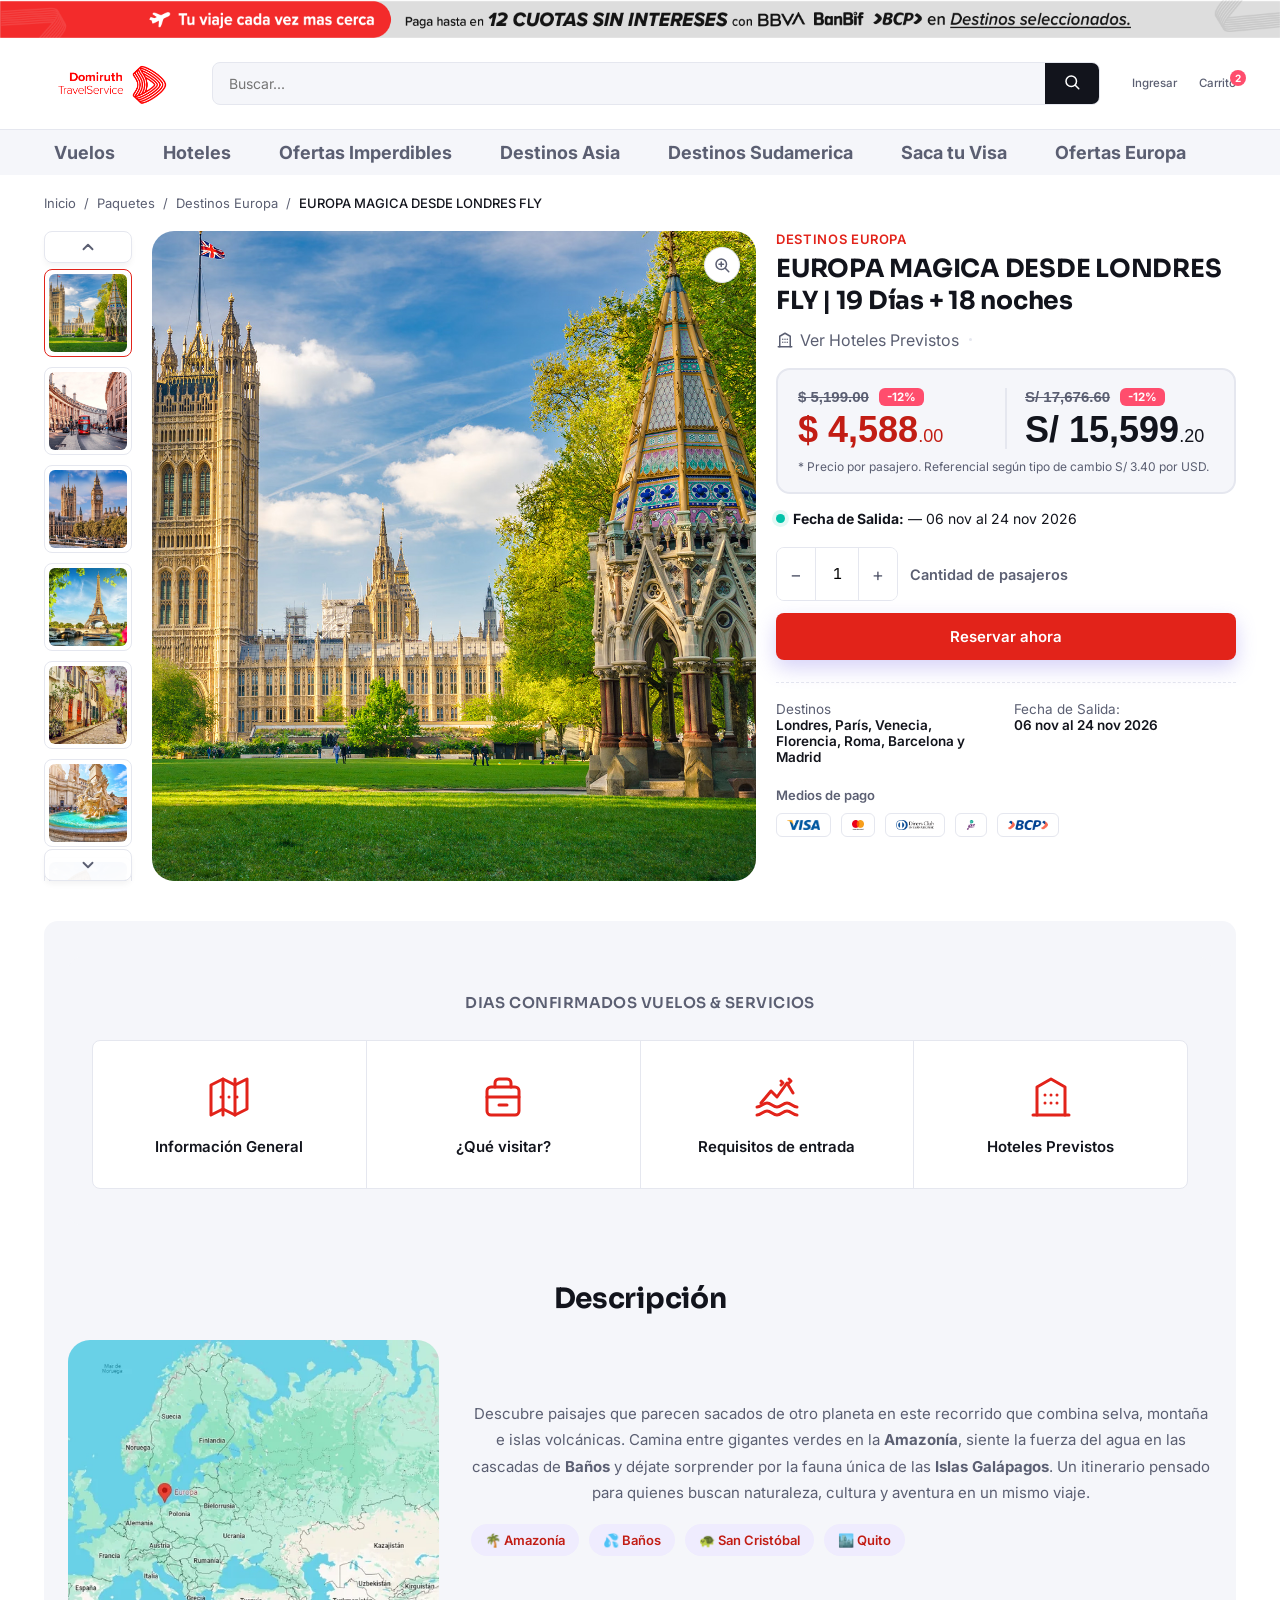
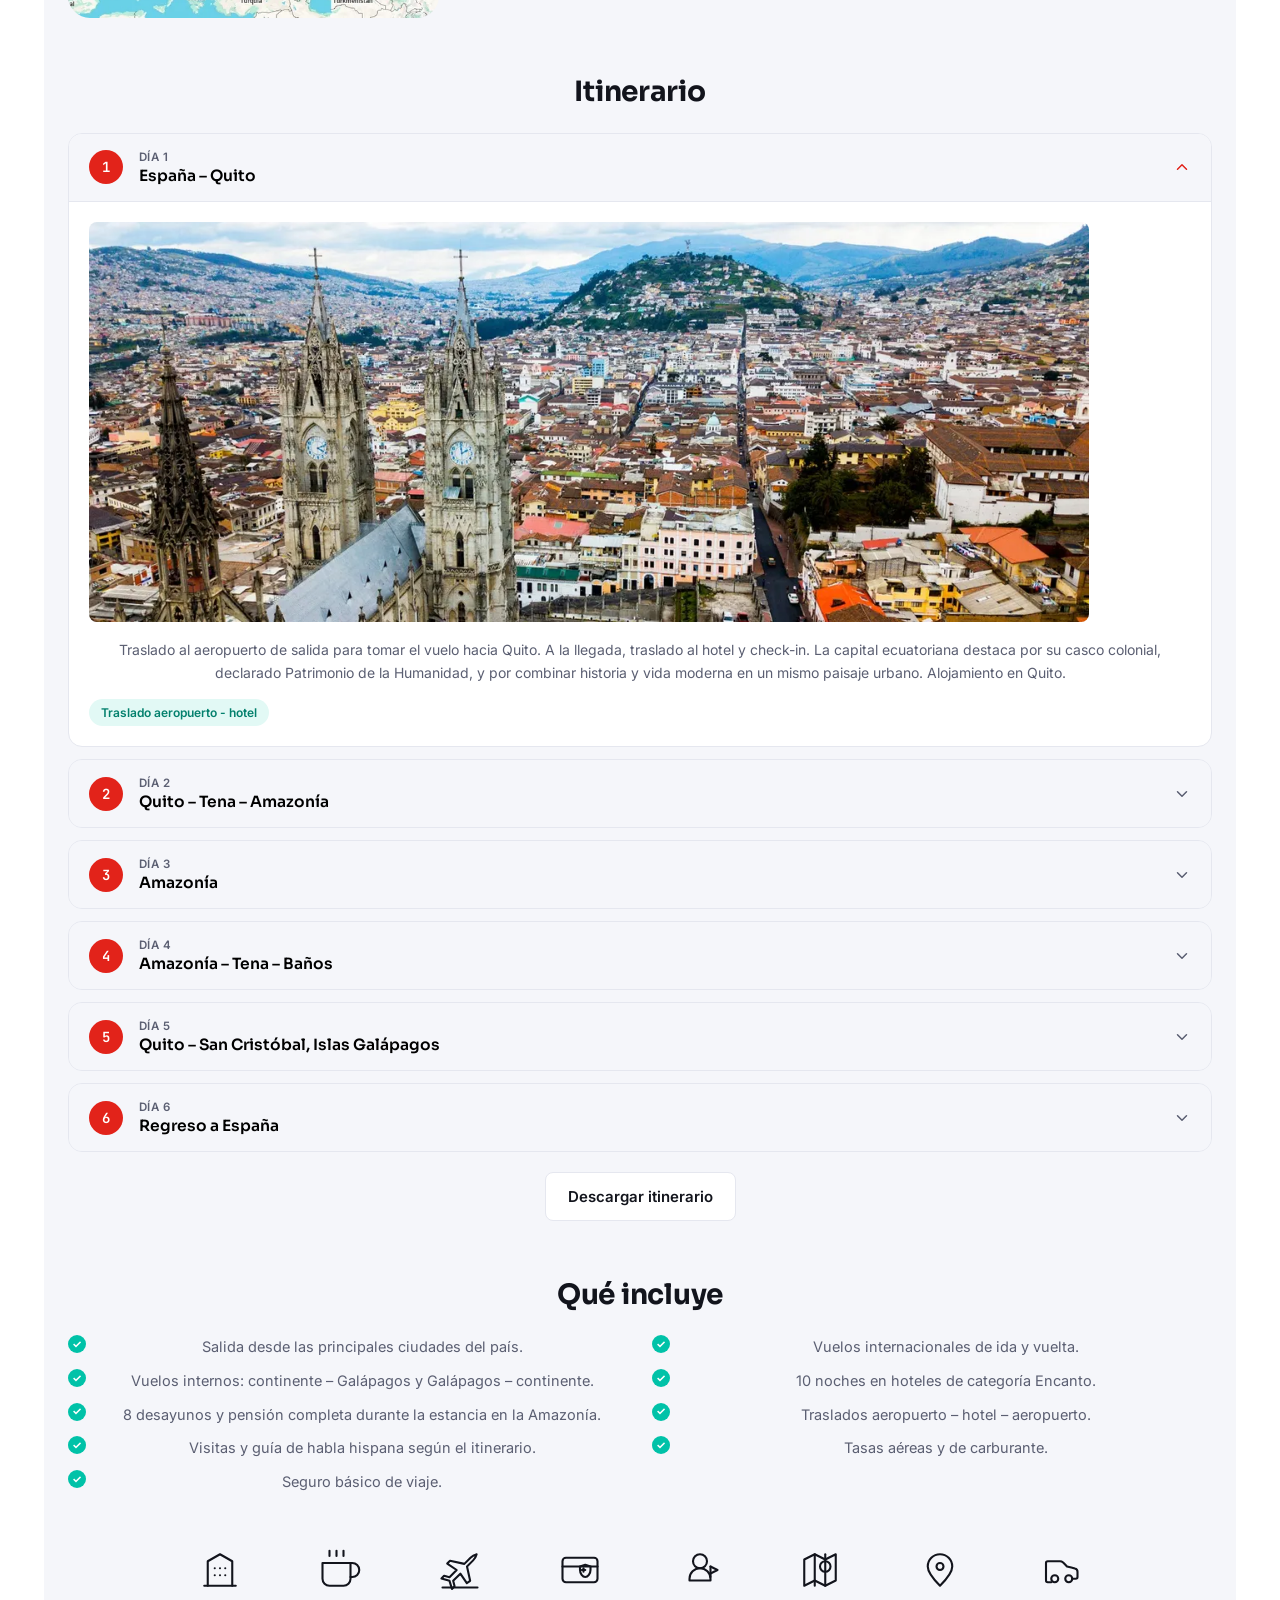
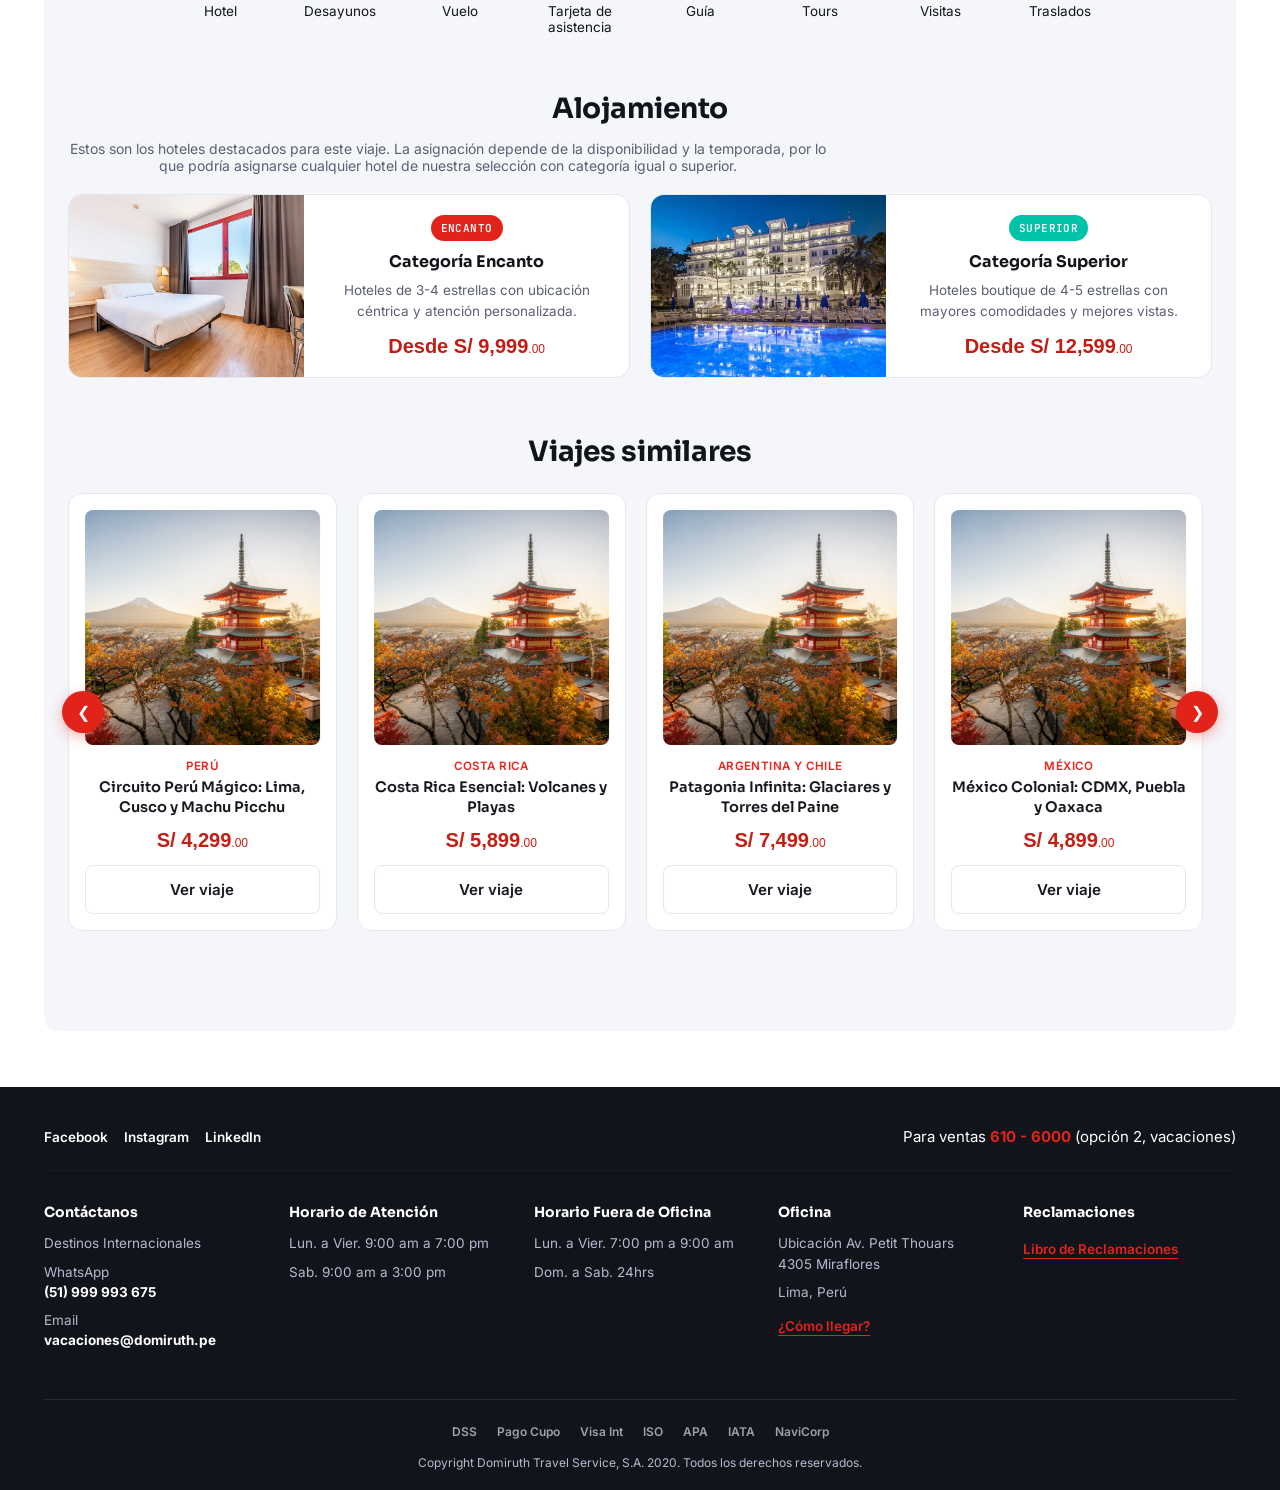
==== commit 3a0d5197: "Actualización del diseño de paquetes" ====
--- a/index.html
+++ b/index.html
@@ -170,7 +170,7 @@
           <input type="number" id="qtyInput" value="1" min="1" max="10" aria-label="Cantidad">
           <button type="button" id="qtyPlus" aria-label="Aumentar cantidad">+</button>
         </div>
-        <button class="btn btn--primary" id="addToCartBtn">Agregar Pasajeros</button>
+        <span class="qty-label">Cantidad de pasajeros</span>
       </div>
       <button class="btn btn--secondary btn--full">Reservar ahora</button>
 
@@ -202,7 +202,7 @@
     <h2 class="servicios-title">DIAS CONFIRMADOS VUELOS & SERVICIOS</h2>
     <div class="servicios-box">
       
-      <a href="#info-general" class="servicio-item">
+      <a href="#info-general" class="servicio-item" data-servicio="info-general">
         <svg viewBox="0 0 24 24" fill="none" stroke="currentColor" stroke-width="1.5" stroke-linecap="round" stroke-linejoin="round">
           <polygon points="3 6 9 3 15 6 21 3 21 18 15 21 9 18 3 21"></polygon>
           <line x1="9" y1="3" x2="9" y2="21"></line>
@@ -213,7 +213,7 @@
         <span>Información General</span>
       </a>
 
-      <a href="#que-visitar" class="servicio-item">
+      <a href="#que-visitar" class="servicio-item" data-servicio="que-visitar">
         <svg viewBox="0 0 24 24" fill="none" stroke="currentColor" stroke-width="1.5" stroke-linecap="round" stroke-linejoin="round">
           <rect x="4" y="7" width="16" height="14" rx="2" ry="2"></rect>
           <path d="M8 7V5a2 2 0 0 1 2-2h4a2 2 0 0 1 2 2v2"></path>
@@ -223,7 +223,7 @@
         <span>¿Qué visitar?</span>
       </a>
 
-      <a href="#requisitos" class="servicio-item">
+      <a href="#requisitos" class="servicio-item" data-servicio="requisitos">
         <svg viewBox="0 0 24 24" fill="none" stroke="currentColor" stroke-width="1.5" stroke-linecap="round" stroke-linejoin="round">
           <path d="M22 17c-2 0-3-2-5-2s-3 2-5 2-3-2-5-2-3 2-5 2"></path>
           <path d="M22 21c-2 0-3-2-5-2s-3 2-5 2-3-2-5-2-3 2-5 2"></path>
@@ -232,6 +232,20 @@
           <path d="M18 3l1 1-1 1"></path>
         </svg>
         <span>Requisitos de entrada</span>
+      </a>
+
+      <a href="#hoteles-previstos" class="servicio-item" data-servicio="hoteles">
+        <svg viewBox="0 0 24 24" fill="none" stroke="currentColor" stroke-width="1.5" stroke-linecap="round" stroke-linejoin="round">
+          <path d="M3 21h18"></path>
+          <path d="M5 21V7l7-4 7 4v14"></path>
+          <path d="M9 11v.01"></path>
+          <path d="M15 11v.01"></path>
+          <path d="M12 11v.01"></path>
+          <path d="M9 15v.01"></path>
+          <path d="M15 15v.01"></path>
+          <path d="M12 15v.01"></path>
+        </svg>
+        <span>Hoteles Previstos</span>
       </a>
 
     </div>
@@ -637,6 +651,26 @@
   </div>
 </footer>
 
+<!-- ============ MODAL INFORMATIVO (Servicios Confirmados) ============ -->
+<div class="info-modal-overlay" id="infoModalOverlay">
+  <div class="info-modal" role="dialog" aria-modal="true" aria-labelledby="infoModalTitle">
+    <div class="info-modal__header">
+      <div>
+        <h3 class="info-modal__title" id="infoModalTitle">Título</h3>
+        <p class="info-modal__subtitle" id="infoModalSubtitle">Subtítulo</p>
+      </div>
+      <button class="info-modal__close" id="infoModalClose" type="button" aria-label="Cerrar">
+        <svg viewBox="0 0 24 24" fill="none" stroke="currentColor" stroke-width="2" stroke-linecap="round" stroke-linejoin="round">
+          <line x1="18" y1="6" x2="6" y2="18"></line>
+          <line x1="6" y1="6" x2="18" y2="18"></line>
+        </svg>
+      </button>
+    </div>
+    <div class="info-modal__tabs" id="infoModalTabs"></div>
+    <div class="info-modal__body" id="infoModalBody"></div>
+  </div>
+</div>
+
 <script src="script.js"></script>
 </body>
 </html>
--- a/styles.css
+++ b/styles.css
@@ -342,6 +342,9 @@
   padding-left: 18px;
   margin-left: 18px;
 }
+.price-box__col--pen .price-now{
+  color: var(--ink);
+}
 .price-box__note{
   margin: 10px 0 0;
   font-size: 12px;
@@ -383,7 +386,13 @@
   box-shadow: 0 0 0 4px var(--teal-soft);
 }
 
-.qty-buy-row{ display:flex; gap:12px; margin-bottom:0; }
+.qty-buy-row{ display:flex; align-items:center; gap:12px; margin-bottom:0; }
+.qty-label{
+  font-family: var(--font-body);
+  font-size: 14.5px;
+  font-weight: 600;
+  color: var(--ink-soft);
+}
 .qty-selector{
   display:flex; align-items:center;
   border: 1.5px solid var(--line); border-radius: var(--radius-sm);
@@ -1246,4 +1255,146 @@
 
 .product__reviews-link:hover svg {
   stroke: var(--accent); /* Cambia el color del icono al hacer hover */
-}+}
+/* =========================================================
+   MODAL INFORMATIVO (Servicios Confirmados)
+   ========================================================= */
+.info-modal-overlay{
+  position: fixed;
+  inset: 0;
+  background: rgba(18, 20, 28, 0.55);
+  display: flex;
+  align-items: center;
+  justify-content: center;
+  padding: 24px;
+  z-index: 1000;
+  opacity: 0;
+  visibility: hidden;
+  transition: opacity 0.25s ease, visibility 0.25s ease;
+}
+.info-modal-overlay.is-open{
+  opacity: 1;
+  visibility: visible;
+}
+.info-modal{
+  background: #fff;
+  width: min(680px, 100%);
+  max-height: 82vh;
+  border-radius: var(--radius-lg);
+  box-shadow: 0 20px 60px rgba(18, 20, 28, 0.3);
+  display: flex;
+  flex-direction: column;
+  overflow: hidden;
+  transform: translateY(14px) scale(0.98);
+  transition: transform 0.25s ease;
+}
+.info-modal-overlay.is-open .info-modal{
+  transform: translateY(0) scale(1);
+}
+.info-modal__header{
+  display: flex;
+  align-items: flex-start;
+  justify-content: space-between;
+  gap: 16px;
+  padding: 24px 28px 18px;
+  border-bottom: 1px solid var(--line);
+  flex-shrink: 0;
+}
+.info-modal__title{
+  font-family: var(--font-display);
+  font-size: 22px;
+  font-weight: 700;
+  color: var(--ink);
+  margin: 0;
+}
+.info-modal__subtitle{
+  font-size: 14px;
+  color: var(--ink-soft);
+  margin: 4px 0 0;
+}
+.info-modal__close{
+  flex-shrink: 0;
+  width: 36px;
+  height: 36px;
+  border-radius: 50%;
+  border: none;
+  background: var(--bg-soft);
+  color: var(--ink-soft);
+  display: flex;
+  align-items: center;
+  justify-content: center;
+  cursor: pointer;
+  transition: background 0.2s ease, color 0.2s ease;
+}
+.info-modal__close svg{ width: 18px; height: 18px; }
+.info-modal__close:hover{
+  background: var(--accent-soft);
+  color: var(--accent);
+}
+.info-modal__tabs{
+  display: flex;
+  gap: 22px;
+  padding: 0 28px;
+  border-bottom: 1px solid var(--line);
+  overflow-x: auto;
+  flex-shrink: 0;
+}
+.info-modal__tab{
+  background: none;
+  border: none;
+  border-bottom: 2px solid transparent;
+  padding: 14px 2px;
+  font-family: var(--font-body);
+  font-size: 14.5px;
+  font-weight: 600;
+  color: var(--ink-soft);
+  cursor: pointer;
+  white-space: nowrap;
+  transition: color 0.2s ease, border-color 0.2s ease;
+}
+.info-modal__tab:hover{
+  color: var(--ink);
+}
+.info-modal__tab.is-active{
+  color: var(--accent);
+  border-color: var(--accent);
+}
+.info-modal__body{
+  padding: 22px 28px 28px;
+  overflow-y: auto;
+  flex: 1 1 auto;
+}
+.info-cards-grid{
+  display: grid;
+  grid-template-columns: 1fr 1fr;
+  gap: 16px;
+}
+.info-card{
+  background: var(--bg-soft);
+  border-radius: var(--radius-md);
+  padding: 18px 20px;
+}
+.info-card h4{
+  font-family: var(--font-display);
+  font-size: 15px;
+  font-weight: 700;
+  color: var(--ink);
+  margin: 0 0 8px;
+  display: flex;
+  align-items: center;
+  gap: 8px;
+}
+.info-card p{
+  font-size: 13.5px;
+  color: var(--ink-soft);
+  line-height: 1.55;
+  margin: 0;
+}
+
+@media (max-width: 640px){
+  .info-modal{ max-height: 88vh; }
+  .info-modal__header{ padding: 20px 20px 14px; }
+  .info-modal__tabs{ padding: 0 20px; gap: 16px; }
+  .info-modal__body{ padding: 18px 20px 24px; }
+  .info-cards-grid{ grid-template-columns: 1fr; }
+}
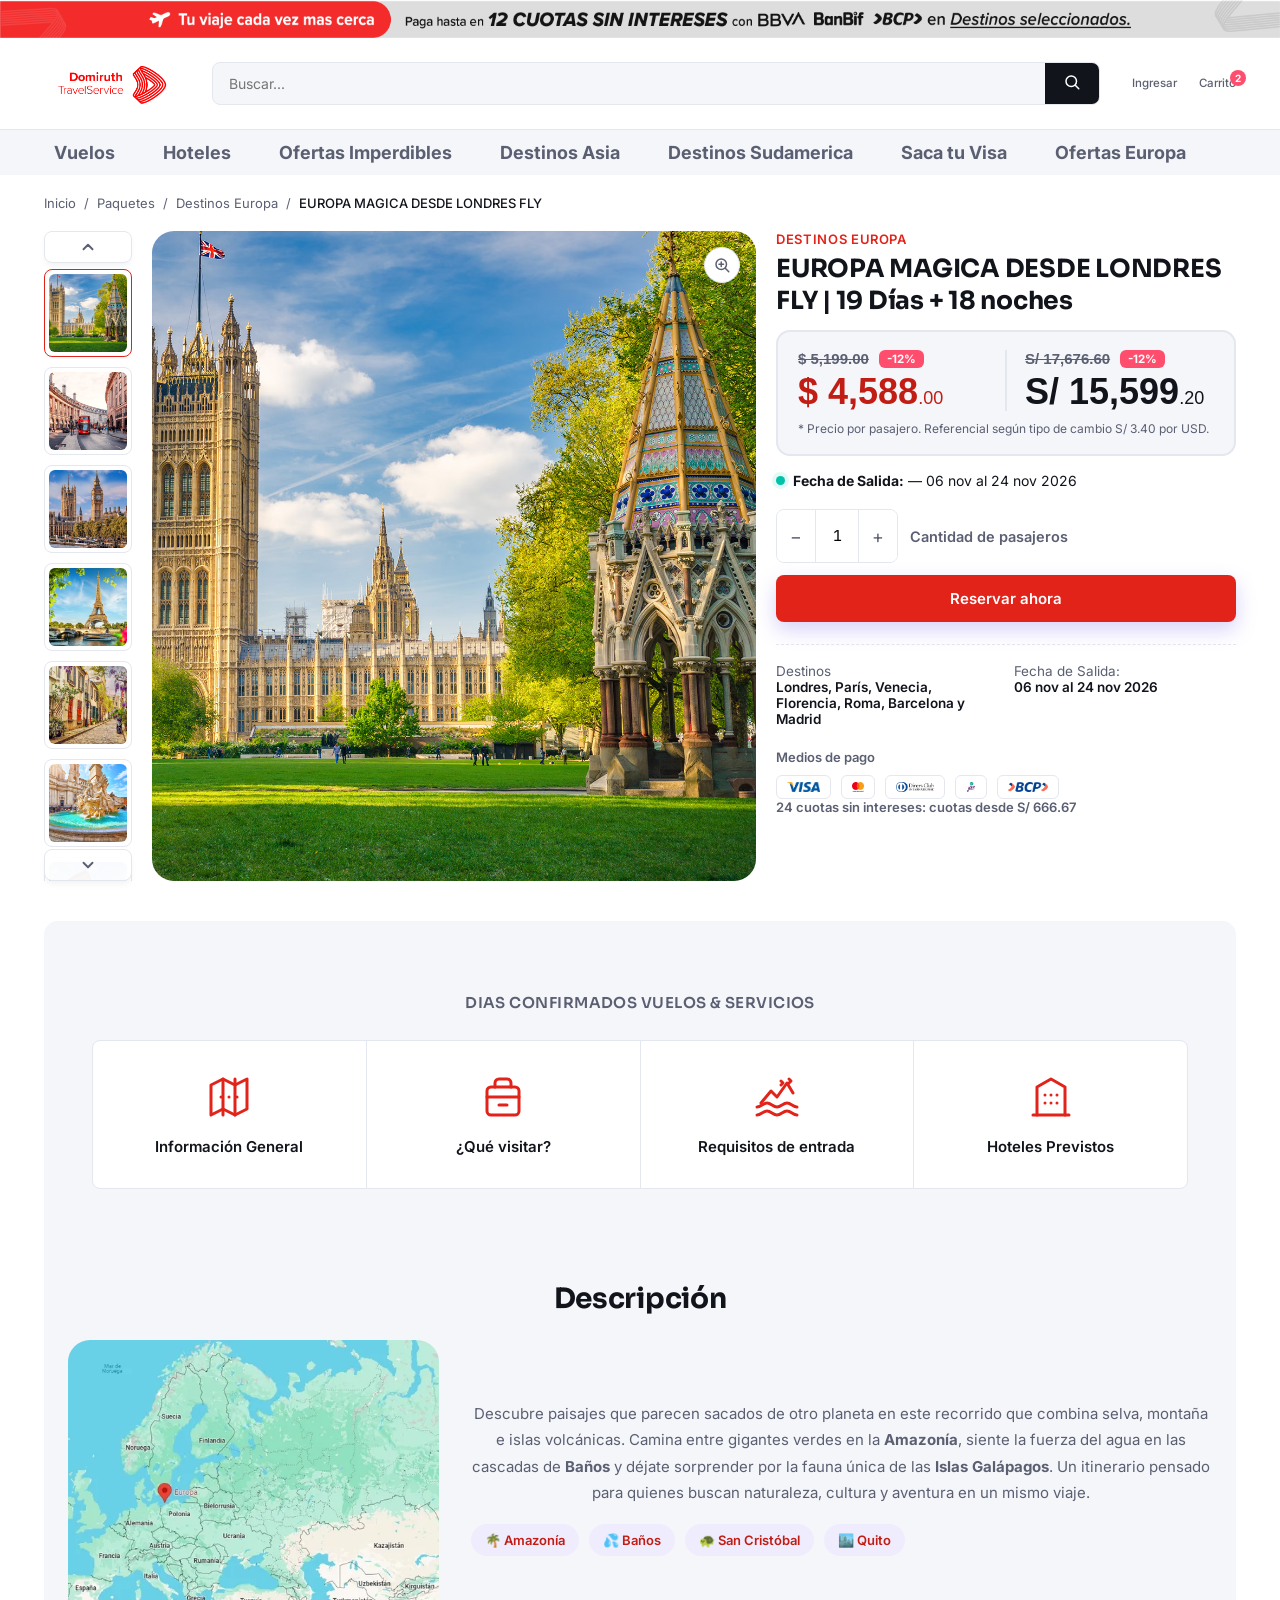
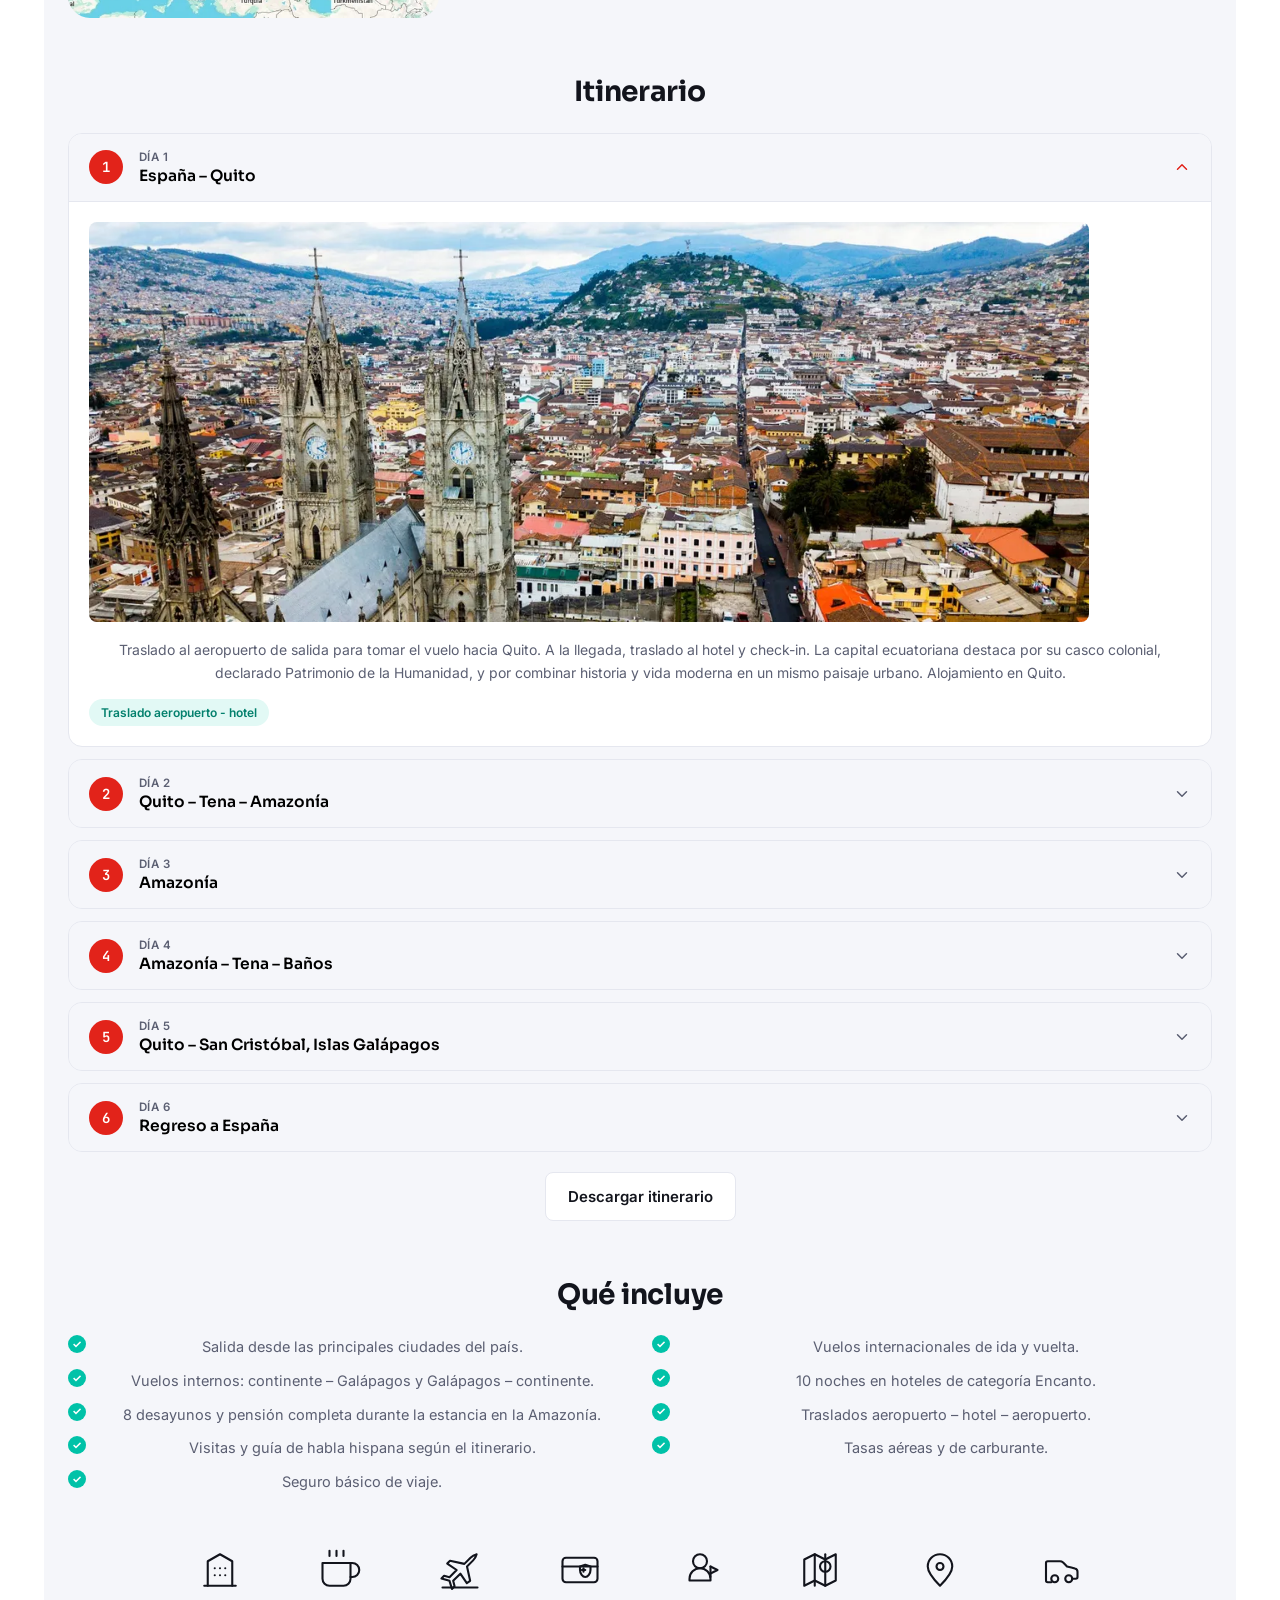
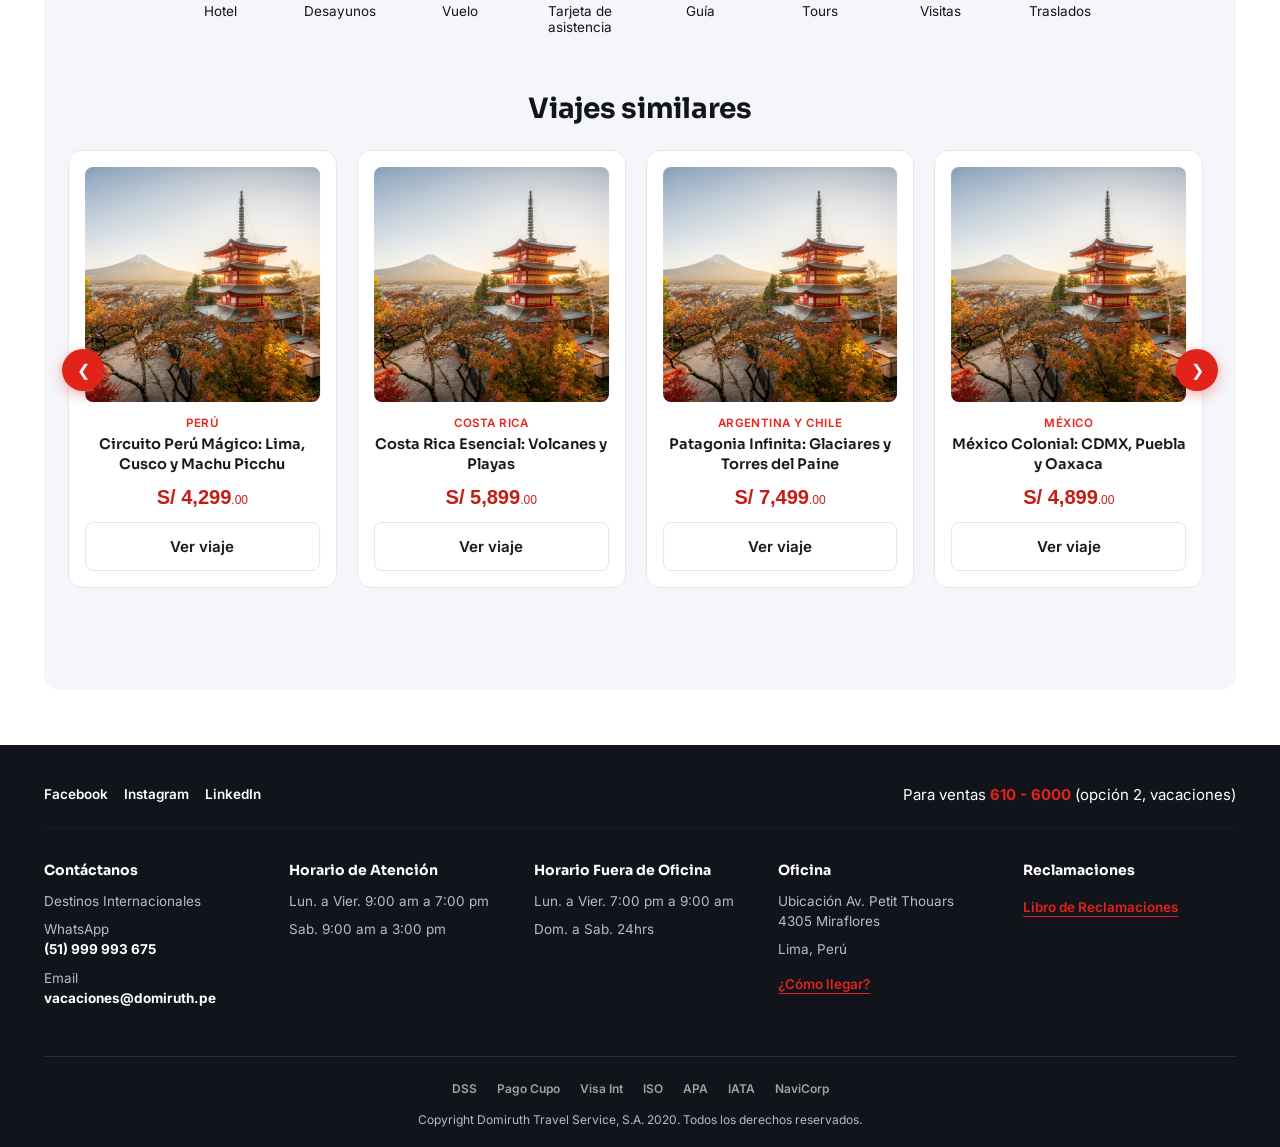
==== commit 8d3dde60: "Actualización del diseño de paquetes" ====
--- a/index.html
+++ b/index.html
@@ -121,23 +121,6 @@
     <div class="product__info">
       <p class="product__brand">DESTINOS EUROPA</p>
       <h1 class="product__title">EUROPA MAGICA DESDE LONDRES FLY | 19 Días + 18 noches</h1>
-
-      <div class="product__meta">
-  <a href="#reviews" class="product__reviews-link">
-    <svg width="18" height="18" viewBox="0 0 24 24" fill="none" stroke="currentColor" stroke-width="2" stroke-linecap="round" stroke-linejoin="round" style="vertical-align: middle; margin-right: 6px;">
-      <path d="M3 21h18"></path>
-      <path d="M5 21V7l7-4 7 4v14"></path>
-      <path d="M9 11v.01"></path>
-      <path d="M15 11v.01"></path>
-      <path d="M12 11v.01"></path>
-      <path d="M9 15v.01"></path>
-      <path d="M15 15v.01"></path>
-      <path d="M12 15v.01"></path>
-    </svg>
-    Ver Hoteles Previstos
-  </a>
-  <span class="divider-dot"></span>
-</div>
 
       <div class="price-box" id="priceBox" data-price-usd="4588" data-price-old-usd="5199" data-exchange-rate="3.40">
         <div class="price-box__cols">
@@ -189,6 +172,7 @@
           <img src="img/yape.png" alt="Yape">
           <img src="img/bcp.webp" alt="Transferencia bancaria">
         </div>
+        <p>24 cuotas sin intereses: cuotas desde S/ 666.67</p>
       </div>
     </div>
   </section>
@@ -483,38 +467,6 @@
     </div>
   </section>
 
-  <!-- ============ ALOJAMIENTO ============ -->
-  <section class="alojamiento" id="alojamiento">
-    <h2 class="section-title">Alojamiento</h2>
-    <p class="alojamiento__note">Estos son los hoteles destacados para este viaje. La asignación depende de la
-    disponibilidad y la temporada, por lo que podría asignarse cualquier hotel de nuestra selección con
-    categoría igual o superior.</p>
-    <div class="alojamiento__grid">
-      <article class="alojamiento-card">
-        <div class="alojamiento-card__img">
-          <img src="img/hotel1.jpg" alt="Hotel categoría Encanto" onerror="this.style.display='none'">
-        </div>
-        <div class="alojamiento-card__body">
-          <span class="badge badge--oc">ENCANTO</span>
-          <h3>Categoría Encanto</h3>
-          <p>Hoteles de 3-4 estrellas con ubicación céntrica y atención personalizada.</p>
-          <span class="price-now price-now--sm">Desde S/ 9,999<small>.00</small></span>
-        </div>
-      </article>
-      <article class="alojamiento-card">
-        <div class="alojamiento-card__img">
-          <img src="img/hotel2.webp" alt="Hotel categoría Superior" onerror="this.style.display='none'">
-        </div>
-        <div class="alojamiento-card__body">
-          <span class="badge badge--teal">SUPERIOR</span>
-          <h3>Categoría Superior</h3>
-          <p>Hoteles boutique de 4-5 estrellas con mayores comodidades y mejores vistas.</p>
-          <span class="price-now price-now--sm">Desde S/ 12,599<small>.00</small></span>
-        </div>
-      </article>
-    </div>
-  </section>
-
  
   <!-- ============ VIAJES SIMILARES (CARRUSEL) ============ -->
   <section class="related" id="viajes-similares">
--- a/styles.css
+++ b/styles.css
@@ -1391,10 +1391,44 @@
   margin: 0;
 }
 
+/* Tarjetas de hoteles dentro del modal "Hoteles Previstos" */
+.hotel-modal-list{
+  display: flex;
+  flex-direction: column;
+  gap: 16px;
+}
+.hotel-modal-card{
+  display: flex;
+  border: 1px solid var(--line);
+  border-radius: var(--radius-md);
+  overflow: hidden;
+  background: #fff;
+}
+.hotel-modal-card__img{
+  width: 38%;
+  flex-shrink: 0;
+  background: var(--bg-soft);
+}
+.hotel-modal-card__img img{ width:100%; height:100%; object-fit:cover; display:block; }
+.hotel-modal-card__body{ padding: 16px 18px; flex:1; min-width:0; }
+.hotel-modal-card__body .badge{ position:static; display:inline-block; margin-bottom:8px; }
+.hotel-modal-card__place{
+  font-size: 12.5px; font-weight:600; color: var(--ink-soft);
+  margin: 0 0 4px;
+}
+.hotel-modal-card__body h4{
+  font-family: var(--font-display); font-size:15px; margin: 0 0 6px; color: var(--ink);
+}
+.hotel-modal-card__body p:not(.hotel-modal-card__place){
+  font-size: 13px; color: var(--ink-soft); line-height:1.5; margin: 0 0 10px;
+}
+
 @media (max-width: 640px){
   .info-modal{ max-height: 88vh; }
   .info-modal__header{ padding: 20px 20px 14px; }
   .info-modal__tabs{ padding: 0 20px; gap: 16px; }
   .info-modal__body{ padding: 18px 20px 24px; }
   .info-cards-grid{ grid-template-columns: 1fr; }
-}
+  .hotel-modal-card{ flex-direction: column; }
+  .hotel-modal-card__img{ width:100%; height:160px; }
+}
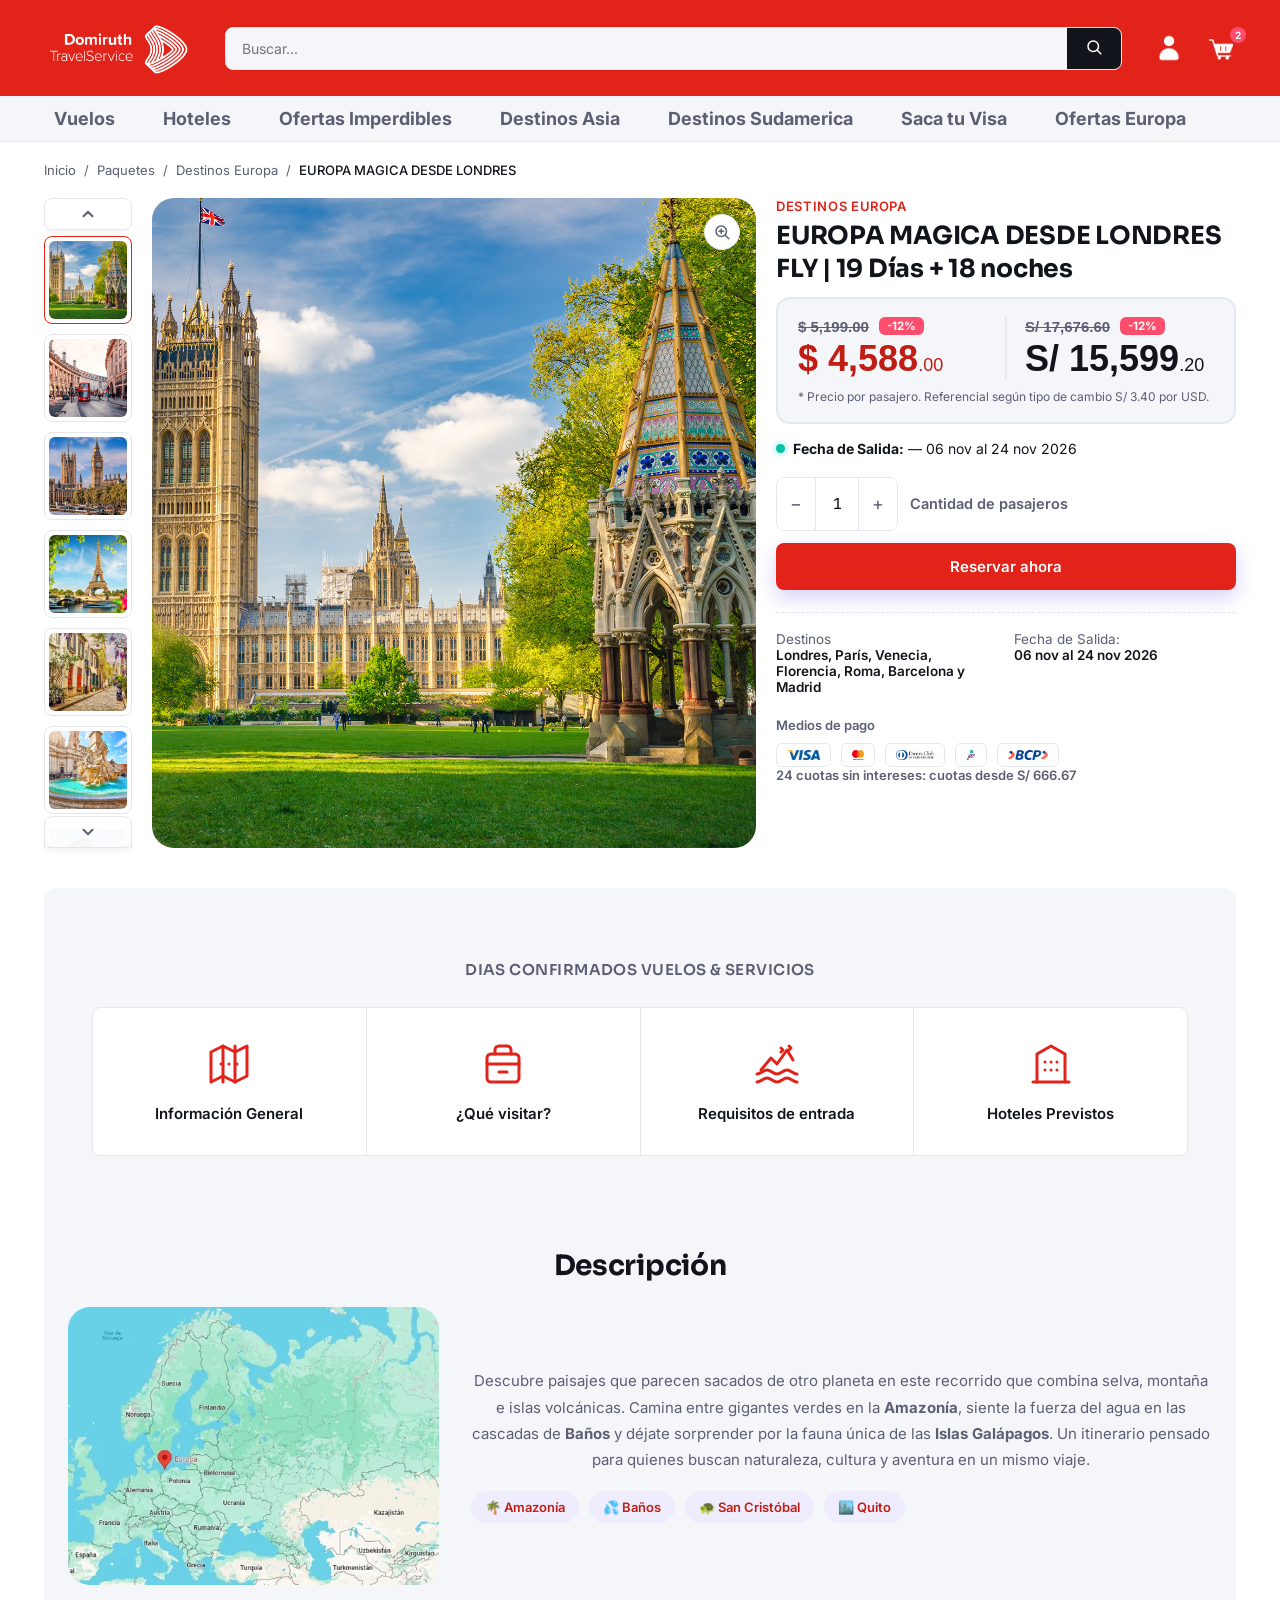
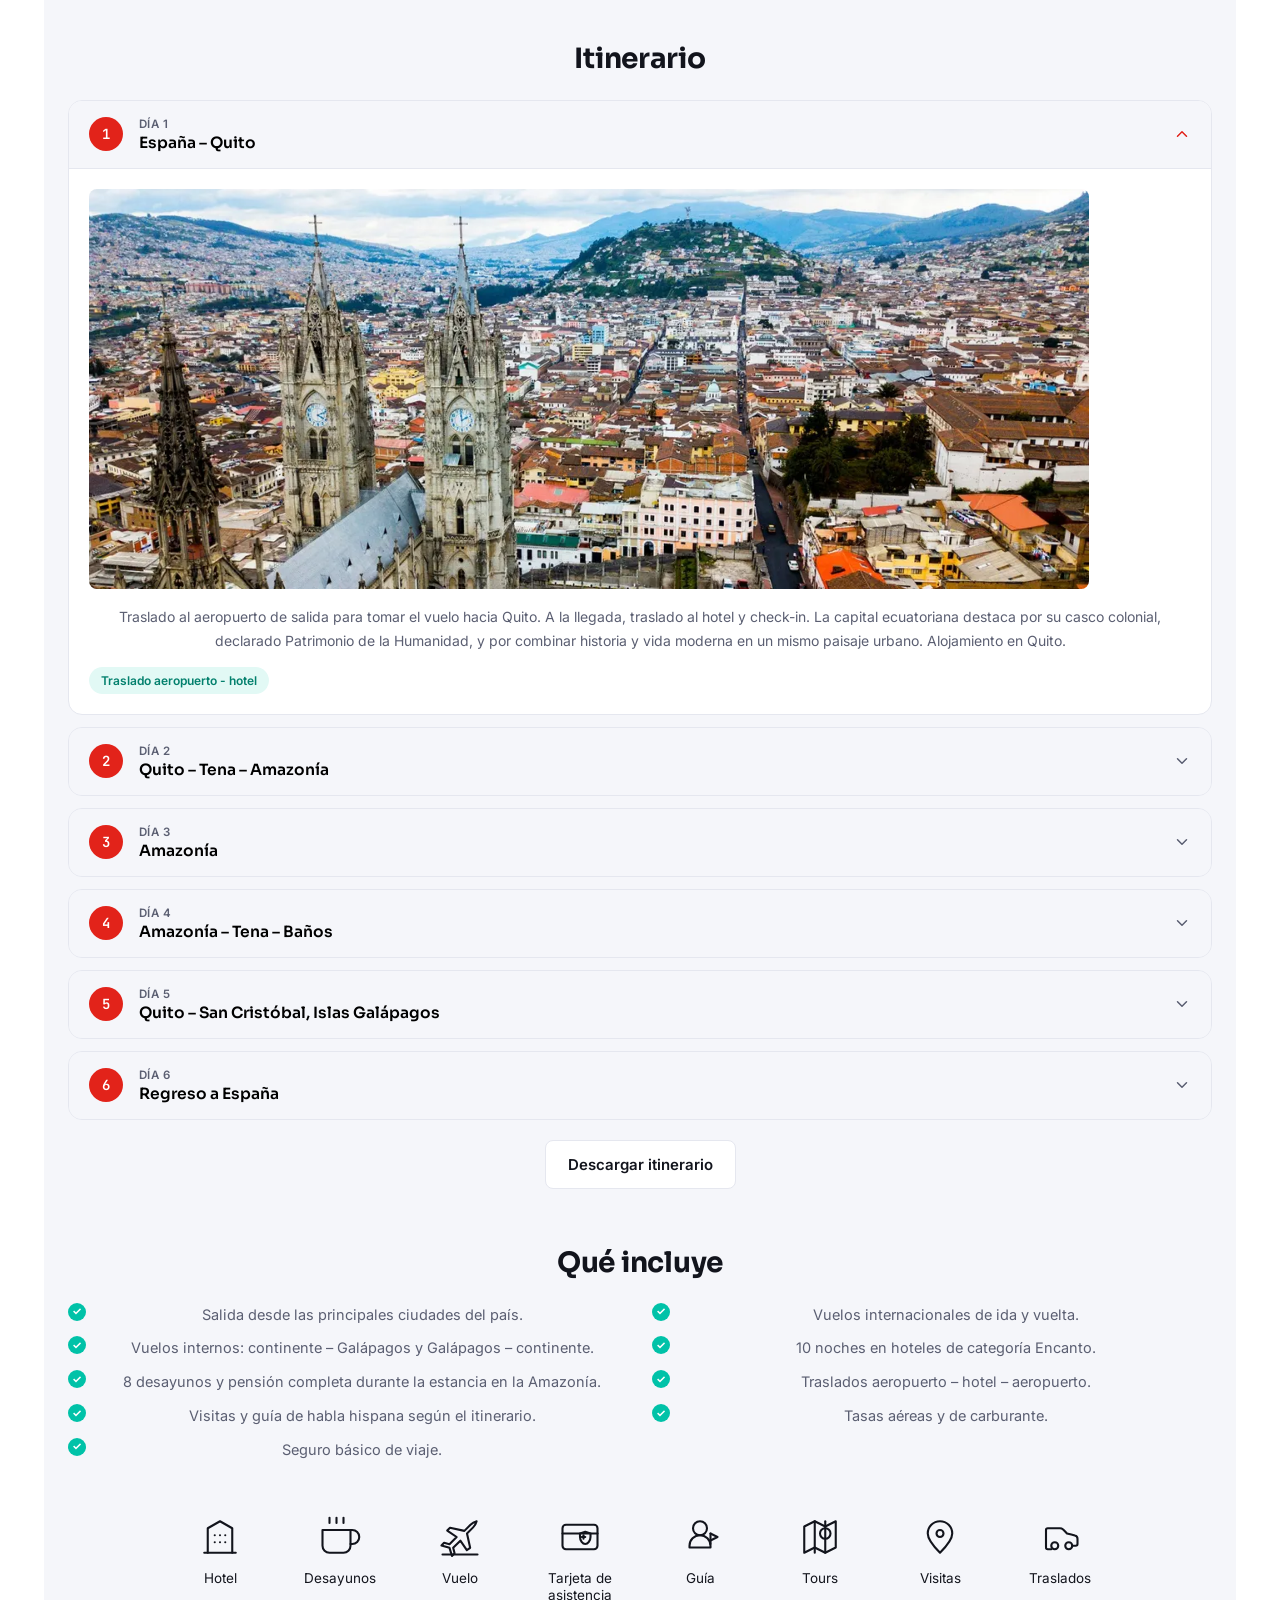
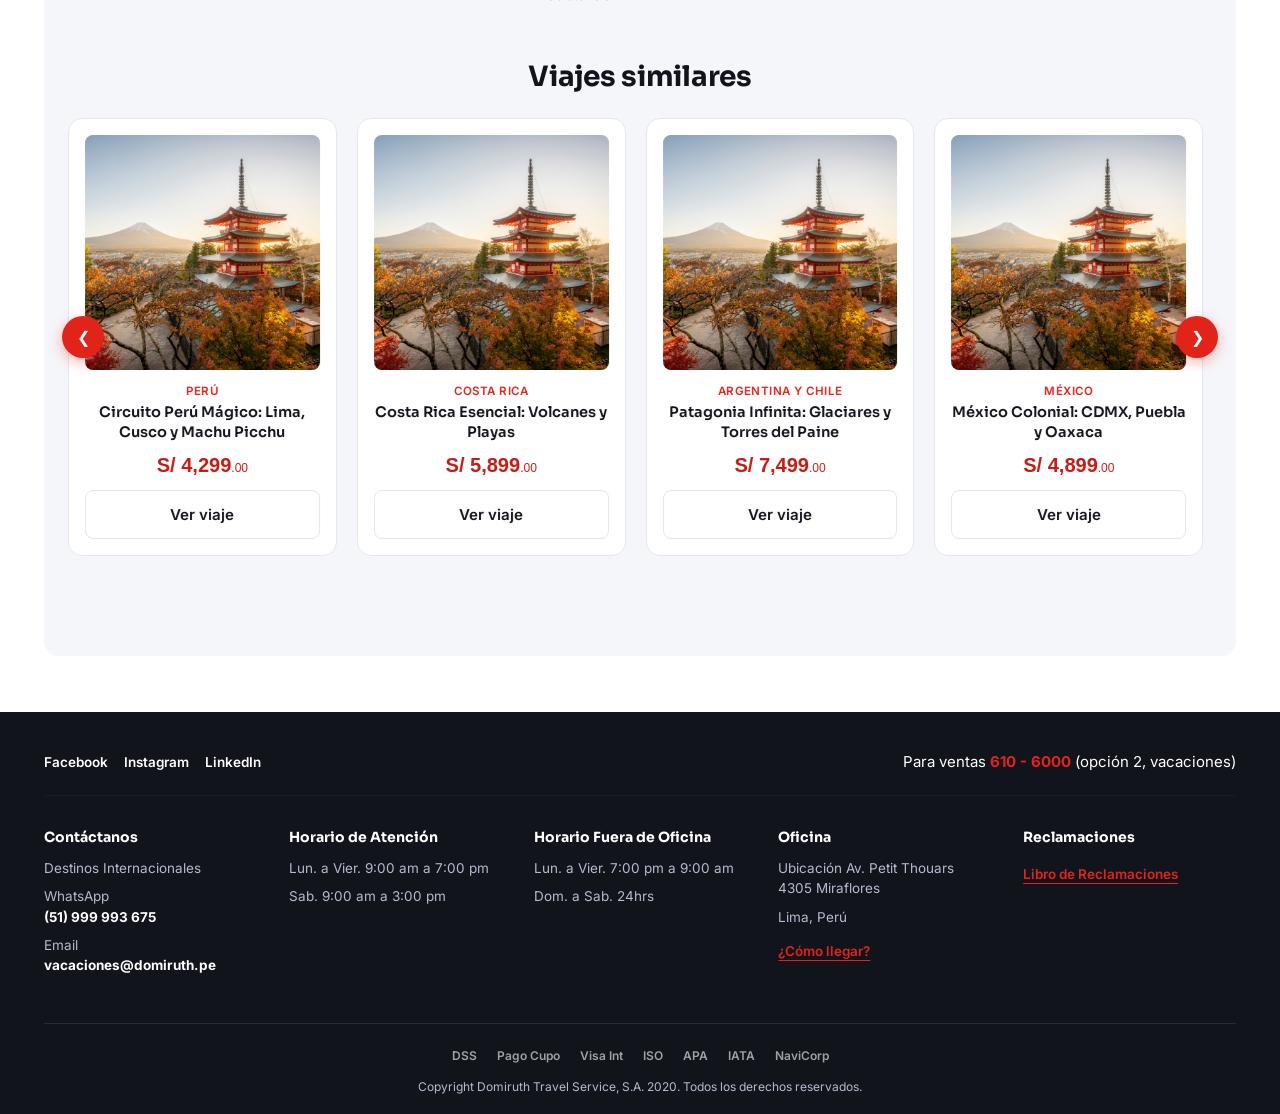
==== commit 1df02841: "Actualización del diseño de paquetes" ====
--- a/index.html
+++ b/index.html
@@ -12,15 +12,11 @@
 
 <!-- ============ HEADER ============ -->
 <header class="site-header">
-  <a href="#" class="header-top-banner">
-    <img src="img/discount-package.png" class="banner-desktop" alt="Banner promo escritorio">
-    <img src="img/barramovil.jpg" class="banner-mobile" alt="Banner promo móvil">
-  </a>
 
   <div class="header-main">
     <div class="container header-main__inner">
       <a href="https://vacation.domiruth.com/" class="logo">
-        <img src="img/LOGOS-01.png" alt="Logo">
+        <img src="img/LOGOS-02.png" alt="Logo">
       </a>
       <div class="search-bar">
         <input type="text" placeholder="Buscar...">
@@ -28,8 +24,18 @@
       </div>
       <button class="mobile-menu-btn" id="mobileMenuBtn"><span></span><span></span><span></span></button>
       <div class="header-actions show-desktop">
-        <a href="#" class="header-icon">Ingresar</a>
-        <a href="#" class="header-icon header-icon--cart">Carrito<span class="cart-count">2</span></a>
+        <!-- Icono de Ingresar -->
+        <a href="#" class="header-icon">
+          <!-- Asegúrate de cambiar "tu-icono-login.png" por el nombre real de tu imagen -->
+          <img src="img/icono-02.png" alt="Ingresar" class="custom-icon">
+        </a>
+        
+        <!-- Icono de Carrito -->
+        <a href="#" class="header-icon header-icon--cart">
+          <!-- Asegúrate de cambiar "tu-icono-carrito.png" por el nombre real de tu imagen -->
+          <img src="img/icono-03.png" alt="Carrito" class="custom-icon">
+          <span class="cart-count">2</span>
+        </a>
       </div>
     </div>
   </div>
@@ -61,7 +67,7 @@
     <span>/</span>
     <a href="#">Destinos Europa</a>
     <span>/</span>
-    <span class="breadcrumb__current">EUROPA MAGICA DESDE LONDRES FLY</span>
+    <span class="breadcrumb__current">EUROPA MAGICA DESDE LONDRES</span>
   </nav>
 
   <!-- ============ PRODUCTO PRINCIPAL ============ -->
@@ -155,7 +161,7 @@
         </div>
         <span class="qty-label">Cantidad de pasajeros</span>
       </div>
-      <button class="btn btn--secondary btn--full">Reservar ahora</button>
+      <button class="btn btn--secondary btn--full" id="reservarAhoraBtn">Reservar ahora</button>
 
       <ul class="quick-specs">
         <li><span>Destinos</span><strong>Londres, París, Venecia, Florencia, Roma, Barcelona y Madrid</strong></li>
--- a/styles.css
+++ b/styles.css
@@ -115,14 +115,16 @@
 }
 .header-top__inner strong{ color:#fff; }
 
-.header-main{ border-bottom: 1px solid var(--line); }
+.header-main{
+  background-color: var(--accent); 
+  border-bottom: none; }
 .header-main__inner{
   display:flex; align-items:center; gap: 32px;
   padding: 18px 24px;
 }
 .logo{ display:flex; align-items:center; gap:8px; flex-shrink:0; }
 .logo img {
-  height: 55px; /* Aumenta este número a 40px, 45px o 50px hasta que tenga el tamaño que te guste */
+  height: 60px; /* Aumenta este número a 40px, 45px o 50px hasta que tenga el tamaño que te guste */
   width: auto;  /* Esto asegura que la proporción se mantenga bien */
 }
 .logo__text{
@@ -153,11 +155,13 @@
 
 .header-actions{ display:flex; align-items:center; gap: 22px; flex-shrink:0; }
 .header-icon{
-  display:flex; flex-direction:column; align-items:center; gap:2px;
-  font-size: 11.5px; color: var(--ink-soft); font-weight:500;
+  display: flex; flex-direction: column; align-items: center; gap: 2px;
+  font-size: 11.5px; color: #ffffff; 
+  font-weight: 500;
   position: relative;
 }
-.header-icon:hover{ color: var(--accent); }
+.header-icon:hover{ color: #ffffff; 
+  opacity: 0.8; }
 .header-icon--cart .cart-count{
   position:absolute; top:-6px; right:-10px;
   background: var(--coral); color:#fff;
@@ -166,14 +170,35 @@
   display:flex; align-items:center; justify-content:center;
 }
 
-.main-nav{ background: var(--bg-soft); }
+.main-nav{ 
+  background: var(--bg-soft); /* Puedes cambiarlo a #ffffff si lo quieres totalmente blanco */
+  border-bottom: 1px solid var(--line);
+}
 .main-nav__inner{
-  display:flex; gap: 28px; padding: 12px 24px;
-  font-size: 13.5px; font-weight: 600; color: var(--ink-soft);
-  overflow-x:auto;
-}
-.main-nav__inner a:hover{ color: var(--accent); }
+  display: flex; gap: 28px; padding: 12px 24px;
+  font-size: 13.5px; font-weight: 600; 
+  color: var(--ink-soft); /* Restauramos el color gris oscuro del texto */
+  overflow-x: auto;
+}
+.main-nav__inner a:hover{ 
+  color: var(--accent); /* Al pasar el mouse se vuelve rojo */
+  opacity: 1;
+}
 .nav-highlight{ color: var(--coral) !important; }
+
+/* Tamaño y ajuste de los nuevos iconos de imagen */
+.custom-icon {
+  width: 30px;  /* Ajusta este valor si quieres los iconos más grandes o pequeños */
+  height: 30px;
+  object-fit: contain;
+}
+
+/* Reposicionar la burbuja roja del carrito para que encaje con la imagen */
+.header-icon--cart .cart-count {
+  position: absolute;
+  top: -6px; 
+  right: -10px;
+}
 
 /* =========================================================
    BREADCRUMB
@@ -1053,7 +1078,7 @@
   /* Esconder acciones en header y mostrar botón hamburguesa */
   .header-actions { display: none; }
   .mobile-menu-btn { display: flex; flex-direction: column; gap: 4px; border: none; background: none; }
-  .mobile-menu-btn span { width: 25px; height: 3px; background: var(--ink); }
+  .mobile-menu-btn span { width: 25px; height: 3px; background: #ffffff; }
   
   /* Estilo menú desplegable */
   .main-nav { display: none; position: absolute; width: 100%; background: #fff; z-index: 100; border-top: 1px solid var(--line); }
@@ -1432,3 +1457,8 @@
   .hotel-modal-card{ flex-direction: column; }
   .hotel-modal-card__img{ width:100%; height:160px; }
 }
+
+/* 1. Agregar el fondo rojo a todo el contenedor principal */
+.site-header {
+  background-color: transparent; 
+}
